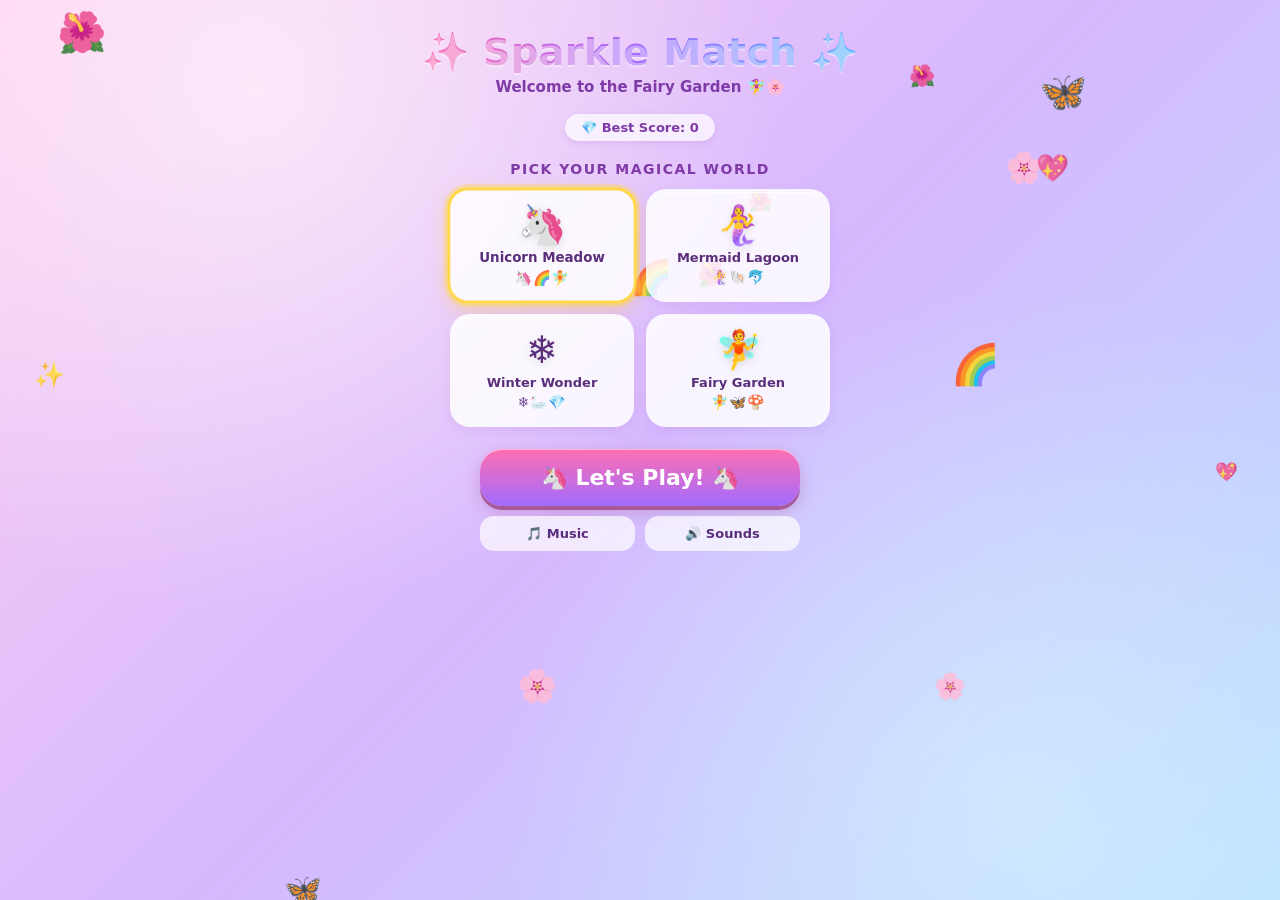
==== sparkle-match.html @ eefe243d "Add files via upload" ====
<!DOCTYPE html>
<html lang="en">
<head>
<meta charset="UTF-8">
<meta name="viewport" content="width=device-width, initial-scale=1.0, maximum-scale=1.0, user-scalable=no, viewport-fit=cover">
<meta name="apple-mobile-web-app-capable" content="yes">
<meta name="apple-mobile-web-app-status-bar-style" content="black-translucent">
<meta name="apple-mobile-web-app-title" content="Sparkle Match">
<meta name="theme-color" content="#ffd1f0">
<title>Sparkle Match</title>
<link rel="apple-touch-icon" href="data:image/svg+xml;utf8,<svg xmlns='http://www.w3.org/2000/svg' viewBox='0 0 180 180'><defs><linearGradient id='g' x1='0' y1='0' x2='1' y2='1'><stop offset='0' stop-color='%23ffd1f0'/><stop offset='1' stop-color='%23b8e0ff'/></linearGradient></defs><rect width='180' height='180' rx='40' fill='url(%23g)'/><text x='90' y='130' font-size='110' text-anchor='middle'>🦄</text></svg>">
<link rel="icon" href="data:image/svg+xml;utf8,<svg xmlns='http://www.w3.org/2000/svg' viewBox='0 0 64 64'><text y='52' font-size='52'>🦄</text></svg>">
<style>
  * {
    box-sizing: border-box;
    margin: 0;
    padding: 0;
    -webkit-tap-highlight-color: transparent;
    -webkit-touch-callout: none;
  }
  html, body {
    width: 100%;
    height: 100%;
    overflow: hidden;
    user-select: none;
    -webkit-user-select: none;
    touch-action: manipulation;
  }
  :root {
    --bg: linear-gradient(135deg, #ffd1f0 0%, #d6b8ff 50%, #b8e0ff 100%);
    --accent: #ff6fb1;
    --accent2: #a26bff;
    --accent3: #5fb8ff;
    --text: #5a2e7a;
    --soft: #9b59b6;
    --pill-bg: rgba(255,255,255,0.7);
    --board-bg: rgba(255, 255, 255, 0.45);
    --cell-bg: rgba(255, 255, 255, 0.35);
    --btn-shadow: #a85a98;
    --btn-shadow2: #5d9fcf;
  }
  body {
    font-family: -apple-system, 'Avenir Next', 'Comic Sans MS', system-ui, sans-serif;
    background:
      radial-gradient(circle at 20% 10%, rgba(255,245,251,0.7) 0%, transparent 40%),
      radial-gradient(circle at 80% 90%, rgba(212,240,255,0.7) 0%, transparent 40%),
      var(--bg);
    color: var(--text);
    overscroll-behavior: none;
    position: fixed;
    inset: 0;
    transition: background 0.6s ease;
  }

  /* Twinkling background stars */
  .stars {
    position: absolute;
    inset: 0;
    pointer-events: none;
    overflow: hidden;
    z-index: 0;
  }
  .stars span {
    position: absolute;
    font-size: 14px;
    opacity: 0;
    animation: twinkle 4s infinite;
  }
  @keyframes twinkle {
    0%, 100% { opacity: 0; transform: scale(0.6) rotate(0deg); }
    50% { opacity: 0.8; transform: scale(1.1) rotate(20deg); }
  }

  /* Floating fairy garden elements (home screen) */
  .garden {
    position: absolute;
    inset: 0;
    pointer-events: none;
    overflow: hidden;
    z-index: 1;
  }
  .garden span {
    position: absolute;
    font-size: 28px;
    opacity: 0.85;
    animation-name: floatAround;
    animation-iteration-count: infinite;
    animation-timing-function: ease-in-out;
  }
  @keyframes floatAround {
    0%   { transform: translate(0, 0) rotate(-10deg); }
    25%  { transform: translate(15px, -20px) rotate(8deg); }
    50%  { transform: translate(-10px, -10px) rotate(-5deg); }
    75%  { transform: translate(8px, 15px) rotate(12deg); }
    100% { transform: translate(0, 0) rotate(-10deg); }
  }

  /* ---- Game ---- */
  .game {
    position: relative;
    z-index: 2;
    width: 100%;
    height: 100%;
    height: 100dvh;
    display: flex;
    flex-direction: column;
    align-items: center;
    padding: max(env(safe-area-inset-top), 12px) 12px max(env(safe-area-inset-bottom), 12px) 12px;
  }
  .game.hidden { display: none; }

  .title {
    font-size: 26px;
    font-weight: 800;
    letter-spacing: 0.5px;
    text-align: center;
    background: linear-gradient(90deg, var(--accent), var(--accent2), var(--accent3));
    -webkit-background-clip: text;
    background-clip: text;
    color: transparent;
    text-shadow: 0 2px 0 rgba(255,255,255,0.4);
    margin-bottom: 6px;
  }

  .hud {
    display: flex;
    gap: 8px;
    width: 100%;
    max-width: 420px;
    margin-bottom: 8px;
  }
  .pill {
    flex: 1;
    background: var(--pill-bg);
    border-radius: 18px;
    padding: 8px 6px;
    text-align: center;
    box-shadow: 0 4px 0 rgba(180, 130, 220, 0.25), inset 0 1px 0 rgba(255,255,255,0.9);
    backdrop-filter: blur(6px);
  }
  .pill .label {
    font-size: 10px;
    font-weight: 700;
    color: var(--soft);
    text-transform: uppercase;
    letter-spacing: 1px;
  }
  .pill .value {
    font-size: 20px;
    font-weight: 800;
    color: var(--text);
    line-height: 1;
    margin-top: 2px;
  }

  .goal {
    font-size: 14px;
    font-weight: 700;
    color: var(--soft);
    background: rgba(255,255,255,0.55);
    padding: 6px 14px;
    border-radius: 14px;
    margin-bottom: 8px;
    box-shadow: 0 2px 6px rgba(160, 100, 200, 0.2);
  }
  .progress-bar {
    width: 100%;
    max-width: 420px;
    height: 8px;
    background: rgba(255,255,255,0.5);
    border-radius: 4px;
    margin-bottom: 10px;
    overflow: hidden;
  }
  .progress-fill {
    height: 100%;
    width: 0%;
    background: linear-gradient(90deg, var(--accent), var(--accent2), var(--accent3));
    border-radius: 4px;
    transition: width 0.4s ease-out;
  }

  .board-wrap {
    position: relative;
    flex: 1;
    width: 100%;
    max-width: 420px;
    display: flex;
    align-items: center;
    justify-content: center;
  }
  .board {
    position: relative;
    width: min(100%, 88vh);
    aspect-ratio: 1 / 1;
    background: var(--board-bg);
    border-radius: 20px;
    padding: 6px;
    box-shadow:
      0 8px 24px rgba(150, 90, 200, 0.3),
      inset 0 2px 0 rgba(255,255,255,0.9),
      inset 0 -3px 0 rgba(180, 130, 220, 0.2);
    display: grid;
    grid-template-columns: repeat(8, 1fr);
    grid-template-rows: repeat(8, 1fr);
    gap: 2px;
    overflow: hidden;
    touch-action: none;
  }
  .cell {
    position: relative;
    border-radius: 10px;
    background: var(--cell-bg);
    display: flex;
    align-items: center;
    justify-content: center;
    font-size: clamp(20px, 6.5vw, 36px);
    cursor: pointer;
    transition: transform 0.18s ease, background 0.2s;
    will-change: transform;
  }
  .cell:active { transform: scale(0.92); }
  .cell.selected {
    background: rgba(255, 255, 200, 0.9);
    box-shadow:
      0 0 0 3px #ffd84d,
      0 0 16px rgba(255, 216, 77, 0.8);
    animation: pulse 0.8s infinite alternate ease-in-out;
  }
  @keyframes pulse {
    from { transform: scale(1); }
    to { transform: scale(1.08); }
  }
  .cell.matched {
    animation: pop 0.35s ease-out forwards;
  }
  @keyframes pop {
    0% { transform: scale(1); }
    50% { transform: scale(1.3); filter: brightness(1.5) drop-shadow(0 0 8px white); }
    100% { transform: scale(0); opacity: 0; }
  }
  .cell.dropping {
    animation: drop 0.32s ease-in;
  }
  @keyframes drop {
    from { transform: translateY(-60px); opacity: 0; }
    to { transform: translateY(0); opacity: 1; }
  }

  .toast {
    position: absolute;
    top: 30%;
    left: 50%;
    transform: translate(-50%, -50%) scale(0.5);
    font-size: 36px;
    font-weight: 900;
    pointer-events: none;
    background: linear-gradient(90deg, var(--accent), var(--accent2), var(--accent3));
    -webkit-background-clip: text;
    background-clip: text;
    color: transparent;
    text-shadow: 0 4px 14px rgba(255,255,255,0.9);
    opacity: 0;
    z-index: 10;
    white-space: nowrap;
  }
  .toast.show {
    animation: toastShow 1.2s ease-out forwards;
  }
  @keyframes toastShow {
    0%   { opacity: 0; transform: translate(-50%, -30%) scale(0.4) rotate(-8deg); }
    20%  { opacity: 1; transform: translate(-50%, -50%) scale(1.2) rotate(4deg); }
    50%  { opacity: 1; transform: translate(-50%, -50%) scale(1) rotate(0); }
    100% { opacity: 0; transform: translate(-50%, -70%) scale(1) rotate(0); }
  }

  .particle {
    position: absolute;
    pointer-events: none;
    font-size: 16px;
    animation: sparkle 0.9s ease-out forwards;
    z-index: 5;
  }
  @keyframes sparkle {
    0% { opacity: 1; transform: translate(-50%, -50%) scale(0.4); }
    100% { opacity: 0; transform: translate(var(--tx), var(--ty)) scale(1.4); }
  }

  .controls {
    display: flex;
    gap: 8px;
    margin-top: 10px;
    width: 100%;
    max-width: 420px;
  }
  .btn {
    flex: 1;
    background: linear-gradient(180deg, var(--accent), var(--accent2));
    color: white;
    font-family: inherit;
    font-size: 15px;
    font-weight: 800;
    border: none;
    border-radius: 18px;
    padding: 12px 10px;
    cursor: pointer;
    box-shadow:
      0 4px 0 var(--btn-shadow),
      0 6px 16px rgba(170, 90, 150, 0.35),
      inset 0 1px 0 rgba(255,255,255,0.5);
    transition: transform 0.1s, box-shadow 0.1s;
  }
  .btn:active {
    transform: translateY(2px);
    box-shadow: 0 2px 0 var(--btn-shadow), 0 3px 8px rgba(170, 90, 150, 0.35);
  }
  .btn.secondary {
    background: linear-gradient(180deg, var(--accent3), #8ec5ff);
    box-shadow:
      0 4px 0 var(--btn-shadow2),
      0 6px 16px rgba(100, 160, 210, 0.35),
      inset 0 1px 0 rgba(255,255,255,0.5);
  }
  .btn.secondary:active {
    box-shadow: 0 2px 0 var(--btn-shadow2), 0 3px 8px rgba(100, 160, 210, 0.35);
  }
  .btn.big {
    font-size: 22px;
    padding: 16px 28px;
    border-radius: 22px;
  }

  .modal {
    position: fixed;
    inset: 0;
    background: rgba(90, 46, 122, 0.4);
    backdrop-filter: blur(6px);
    display: none;
    align-items: center;
    justify-content: center;
    z-index: 100;
    padding: 20px;
  }
  .modal.show { display: flex; animation: fadeIn 0.3s; }
  @keyframes fadeIn { from { opacity: 0; } to { opacity: 1; } }
  .card {
    background: linear-gradient(180deg, #ffffff, #fef0fa);
    border-radius: 26px;
    padding: 28px 24px;
    text-align: center;
    max-width: 340px;
    width: 100%;
    box-shadow: 0 20px 60px rgba(120, 60, 160, 0.4);
    animation: pop-in 0.5s cubic-bezier(0.34, 1.56, 0.64, 1);
  }
  @keyframes pop-in {
    from { transform: scale(0.5) rotate(-6deg); opacity: 0; }
    to { transform: scale(1) rotate(0); opacity: 1; }
  }
  .card h2 {
    font-size: 28px;
    background: linear-gradient(90deg, var(--accent), var(--accent2), var(--accent3));
    -webkit-background-clip: text;
    background-clip: text;
    color: transparent;
    margin-bottom: 12px;
  }
  .card .big-emoji { font-size: 64px; margin-bottom: 8px; }
  .card p { font-size: 16px; line-height: 1.5; margin-bottom: 16px; color: var(--text); }
  .card .stats-row {
    display: flex;
    justify-content: center;
    gap: 18px;
    margin: 14px 0;
    font-weight: 700;
  }
  .card .stats-row > div { color: var(--soft); }
  .card .stats-row .num { font-size: 22px; color: var(--text); display: block; }

  /* ---- Fairy garden home screen ---- */
  .home {
    position: relative;
    z-index: 3;
    width: 100%;
    height: 100%;
    height: 100dvh;
    display: flex;
    flex-direction: column;
    align-items: center;
    justify-content: flex-start;
    padding: max(env(safe-area-inset-top), 24px) 18px max(env(safe-area-inset-bottom), 24px) 18px;
    overflow-y: auto;
    -webkit-overflow-scrolling: touch;
  }
  .home.hidden { display: none; }

  .home-title {
    font-size: 38px;
    font-weight: 900;
    text-align: center;
    background: linear-gradient(90deg, #ff6fb1, #a26bff, #5fb8ff);
    -webkit-background-clip: text;
    background-clip: text;
    color: transparent;
    text-shadow: 0 2px 0 rgba(255,255,255,0.4);
    margin-top: 8px;
    margin-bottom: 4px;
    line-height: 1.1;
    letter-spacing: 0.5px;
  }
  .home-subtitle {
    font-size: 15px;
    color: #7e3aa6;
    text-align: center;
    margin-bottom: 18px;
    font-weight: 600;
  }

  .home-best {
    font-size: 13px;
    background: rgba(255,255,255,0.7);
    color: #7e3aa6;
    font-weight: 700;
    padding: 6px 16px;
    border-radius: 14px;
    margin-bottom: 20px;
    box-shadow: 0 2px 6px rgba(160, 100, 200, 0.2);
  }

  .pick-label {
    font-size: 14px;
    color: #7e3aa6;
    font-weight: 700;
    text-transform: uppercase;
    letter-spacing: 1.5px;
    margin-bottom: 12px;
    text-align: center;
  }

  .theme-grid {
    display: grid;
    grid-template-columns: 1fr 1fr;
    gap: 12px;
    width: 100%;
    max-width: 380px;
    margin-bottom: 22px;
  }
  .theme-card {
    background: rgba(255,255,255,0.85);
    border-radius: 20px;
    padding: 14px 10px;
    text-align: center;
    cursor: pointer;
    transition: transform 0.15s, box-shadow 0.2s;
    box-shadow: 0 4px 12px rgba(160, 100, 200, 0.15), inset 0 1px 0 rgba(255,255,255,0.9);
    border: 3px solid transparent;
    position: relative;
  }
  .theme-card:active { transform: scale(0.96); }
  .theme-card.active {
    border-color: #ffd84d;
    box-shadow: 0 0 0 3px rgba(255, 216, 77, 0.4), 0 6px 18px rgba(255, 200, 60, 0.4);
    transform: scale(1.03);
  }
  .theme-card .theme-icon {
    font-size: 38px;
    line-height: 1;
    margin-bottom: 6px;
    filter: drop-shadow(0 2px 4px rgba(0,0,0,0.1));
  }
  .theme-card .theme-name {
    font-size: 13px;
    font-weight: 800;
    color: #5a2e7a;
  }
  .theme-card .theme-symbols {
    font-size: 14px;
    margin-top: 4px;
    opacity: 0.85;
    letter-spacing: 1px;
  }

  .home-buttons {
    display: flex;
    flex-direction: column;
    gap: 10px;
    width: 100%;
    max-width: 320px;
  }
  .toggle-row {
    display: flex;
    gap: 10px;
    width: 100%;
  }
  .toggle-btn {
    flex: 1;
    background: rgba(255,255,255,0.7);
    color: #5a2e7a;
    font-family: inherit;
    font-size: 13px;
    font-weight: 700;
    border: none;
    border-radius: 14px;
    padding: 10px;
    cursor: pointer;
    transition: background 0.15s;
  }
  .toggle-btn.off { opacity: 0.5; }

  .floating-stars {
    position: absolute;
    pointer-events: none;
    font-size: 22px;
    animation: float 3s ease-in-out infinite;
  }
  @keyframes float {
    0%, 100% { transform: translateY(0) rotate(-10deg); }
    50% { transform: translateY(-12px) rotate(10deg); }
  }
</style>
</head>
<body>
  <div class="stars" id="stars"></div>
  <div class="garden" id="garden"></div>

  <!-- ============ FAIRY GARDEN HOME SCREEN ============ -->
  <div class="home" id="home">
    <div class="home-title">✨ Sparkle Match ✨</div>
    <div class="home-subtitle">Welcome to the Fairy Garden 🧚‍♀️🌸</div>
    <div class="home-best">💎 Best Score: <span id="homeBest">0</span></div>

    <div class="pick-label">Pick Your Magical World</div>
    <div class="theme-grid" id="themeGrid"></div>

    <div class="home-buttons">
      <button class="btn big" id="startBtn">🦄 Let's Play! 🦄</button>
      <div class="toggle-row">
        <button class="toggle-btn" id="musicToggle">🎵 Music</button>
        <button class="toggle-btn" id="sfxToggle">🔊 Sounds</button>
      </div>
    </div>
  </div>

  <!-- ============ GAME SCREEN ============ -->
  <div class="game hidden" id="game">
    <div class="title" id="gameTitle">✨ Unicorn Meadow ✨</div>

    <div class="hud">
      <div class="pill">
        <div class="label">Level</div>
        <div class="value" id="level">1</div>
      </div>
      <div class="pill">
        <div class="label">Score</div>
        <div class="value" id="score">0</div>
      </div>
      <div class="pill">
        <div class="label">Moves</div>
        <div class="value" id="moves">25</div>
      </div>
      <div class="pill">
        <div class="label">Best</div>
        <div class="value" id="best">0</div>
      </div>
    </div>

    <div class="goal" id="goal">🎯 Reach 1,000 points!</div>
    <div class="progress-bar"><div class="progress-fill" id="progress"></div></div>

    <div class="board-wrap">
      <div class="board" id="board"></div>
      <div class="toast" id="toast"></div>
    </div>

    <div class="controls">
      <button class="btn" id="homeBtn">🌸 Home</button>
      <button class="btn secondary" id="muteBtn">🎵 Mute</button>
    </div>
  </div>

  <!-- Level complete modal -->
  <div class="modal" id="winModal">
    <div class="card">
      <div class="big-emoji">🌟🎉🌟</div>
      <h2 id="winTitle">You Did It!</h2>
      <p id="winText">Wow, you're a sparkle queen!</p>
      <div class="stats-row">
        <div><span class="num" id="winScore">0</span> Score</div>
        <div><span class="num" id="winLevel">1</span> Level</div>
      </div>
      <button class="btn" id="nextLevelBtn">🦄 Next Level →</button>
    </div>
  </div>

  <!-- Game over modal -->
  <div class="modal" id="loseModal">
    <div class="card">
      <div class="big-emoji">🌸💕🌸</div>
      <h2>Almost There!</h2>
      <p>Your magic was super pretty! Want to try this level again?</p>
      <div class="stats-row">
        <div><span class="num" id="loseScore">0</span> Score</div>
        <div><span class="num" id="loseGoal">0</span> Goal</div>
      </div>
      <button class="btn" id="retryBtn">✨ Try Again ✨</button>
    </div>
  </div>

<script>
(function() {
  'use strict';

  // ---------- Themes ----------
  const THEMES = {
    unicorn: {
      key: 'unicorn',
      name: 'Unicorn Meadow',
      icon: '🦄',
      symbols: ['🦄', '🧚', '🌈', '⭐', '🌸', '💖', '✨'],
      preview: '🦄🌈🧚',
      vars: {
        '--bg': 'linear-gradient(135deg, #ffd1f0 0%, #d6b8ff 50%, #b8e0ff 100%)',
        '--accent': '#ff6fb1',
        '--accent2': '#a26bff',
        '--accent3': '#5fb8ff',
        '--text': '#5a2e7a',
        '--soft': '#9b59b6',
        '--btn-shadow': '#a85a98',
        '--btn-shadow2': '#5d9fcf'
      }
    },
    mermaid: {
      key: 'mermaid',
      name: 'Mermaid Lagoon',
      icon: '🧜‍♀️',
      symbols: ['🧜‍♀️', '🐚', '🐠', '🌊', '⭐', '🐬', '💙'],
      preview: '🧜‍♀️🐚🐬',
      vars: {
        '--bg': 'linear-gradient(135deg, #c5f0ff 0%, #8ec5ff 50%, #c5a8ff 100%)',
        '--accent': '#3aa8d8',
        '--accent2': '#5a8fd6',
        '--accent3': '#8b6fd6',
        '--text': '#1e4a6b',
        '--soft': '#3a78a8',
        '--btn-shadow': '#1e6a98',
        '--btn-shadow2': '#4a5d9f'
      }
    },
    winter: {
      key: 'winter',
      name: 'Winter Wonder',
      icon: '❄️',
      symbols: ['❄️', '⛸️', '🦢', '💎', '🌨️', '🤍', '⭐'],
      preview: '❄️🦢💎',
      vars: {
        '--bg': 'linear-gradient(135deg, #eaf4ff 0%, #c8d8f0 50%, #b8c5e8 100%)',
        '--accent': '#5a9fd6',
        '--accent2': '#7a8fc6',
        '--accent3': '#9bb8e0',
        '--text': '#2a4a7a',
        '--soft': '#4a6a9a',
        '--btn-shadow': '#3a6f9f',
        '--btn-shadow2': '#5a7fa8'
      }
    },
    fairy: {
      key: 'fairy',
      name: 'Fairy Garden',
      icon: '🧚',
      symbols: ['🧚', '🌸', '🌼', '🍄', '🦋', '🌻', '🌿'],
      preview: '🧚🦋🍄',
      vars: {
        '--bg': 'linear-gradient(135deg, #d6f0c8 0%, #ffd6e8 50%, #e8c8ff 100%)',
        '--accent': '#e879b8',
        '--accent2': '#a26bff',
        '--accent3': '#7ac88b',
        '--text': '#4a6a3a',
        '--soft': '#7e6aa0',
        '--btn-shadow': '#9c5a90',
        '--btn-shadow2': '#5a9870'
      }
    }
  };

  const TOAST_WORDS = [
    'Magical!', 'Sparkly!', 'Wow!', 'Beautiful!', 'Super!',
    'Amazing!', 'Twinkle!', 'Yay!', 'Whoosh!', 'Pretty!',
    'Fabulous!', 'Lovely!', 'Brilliant!', 'Shine!'
  ];

  const SIZE = 8;

  // ---------- Game state ----------
  let board = [];
  let cellElems = [];
  let selected = null;
  let score = 0;
  let moves = 25;
  let level = 1;
  let goal = 1000;
  let busy = false;
  let combo = 0;
  let best = parseInt(localStorage.getItem('sparkleMatchBest') || '0', 10);
  let sfxOn = localStorage.getItem('sparkleMatchSfx') !== '0';
  let musicOn = localStorage.getItem('sparkleMatchMusic') !== '0';
  let currentTheme = THEMES[localStorage.getItem('sparkleMatchTheme') || 'unicorn'] || THEMES.unicorn;
  let SYMBOLS = currentTheme.symbols.slice();
  let audioCtx = null;
  let masterGain = null;
  let musicGain = null;
  let sfxGain = null;

  const $ = (id) => document.getElementById(id);
  const boardEl = $('board');
  const toastEl = $('toast');

  // ---------- Twinkling background ----------
  function buildStars() {
    const container = $('stars');
    const symbols = ['✨', '⭐', '🌟', '💫', '✦'];
    for (let i = 0; i < 24; i++) {
      const s = document.createElement('span');
      s.textContent = symbols[Math.floor(Math.random() * symbols.length)];
      s.style.left = Math.random() * 100 + '%';
      s.style.top = Math.random() * 100 + '%';
      s.style.animationDelay = (Math.random() * 4) + 's';
      s.style.fontSize = (10 + Math.random() * 14) + 'px';
      container.appendChild(s);
    }
  }

  function buildGarden() {
    const container = $('garden');
    container.innerHTML = '';
    // Fairy-garden floaty things scaled to current theme
    let bits;
    if (currentTheme.key === 'mermaid') bits = ['🐚','🐠','🌊','💙','⭐','🐬','🪸'];
    else if (currentTheme.key === 'winter') bits = ['❄️','💎','🌨️','🤍','⭐','✨'];
    else if (currentTheme.key === 'fairy') bits = ['🧚','🦋','🌸','🌼','🍄','🌿','🌻'];
    else bits = ['🌸','🦋','🌺','🌷','💖','✨','🌈'];
    for (let i = 0; i < 14; i++) {
      const s = document.createElement('span');
      s.textContent = bits[Math.floor(Math.random() * bits.length)];
      s.style.left = (Math.random() * 100) + '%';
      s.style.top = (Math.random() * 100) + '%';
      s.style.fontSize = (18 + Math.random() * 22) + 'px';
      s.style.animationDuration = (5 + Math.random() * 5) + 's';
      s.style.animationDelay = (Math.random() * 3) + 's';
      container.appendChild(s);
    }
  }

  // ---------- Theme application ----------
  function applyTheme(themeKey) {
    currentTheme = THEMES[themeKey] || THEMES.unicorn;
    SYMBOLS = currentTheme.symbols.slice();
    const root = document.documentElement;
    Object.entries(currentTheme.vars).forEach(([k, v]) => root.style.setProperty(k, v));
    localStorage.setItem('sparkleMatchTheme', themeKey);
    $('gameTitle').textContent = '✨ ' + currentTheme.name + ' ✨';
    buildGarden();
    // Update theme card highlight
    document.querySelectorAll('.theme-card').forEach(card => {
      card.classList.toggle('active', card.dataset.theme === themeKey);
    });
  }

  function buildThemePicker() {
    const grid = $('themeGrid');
    grid.innerHTML = '';
    Object.values(THEMES).forEach(t => {
      const card = document.createElement('div');
      card.className = 'theme-card';
      card.dataset.theme = t.key;
      if (t.key === currentTheme.key) card.classList.add('active');
      card.innerHTML = `
        <div class="theme-icon">${t.icon}</div>
        <div class="theme-name">${t.name}</div>
        <div class="theme-symbols">${t.preview}</div>
      `;
      card.addEventListener('click', () => {
        ensureAudio();
        soundSelect();
        applyTheme(t.key);
      });
      grid.appendChild(card);
    });
  }

  // ---------- Audio (SFX + procedural fairy music) ----------
  function ensureAudio() {
    if (!audioCtx) {
      try {
        audioCtx = new (window.AudioContext || window.webkitAudioContext)();
        masterGain = audioCtx.createGain();
        masterGain.gain.value = 1;
        masterGain.connect(audioCtx.destination);
        sfxGain = audioCtx.createGain();
        sfxGain.gain.value = sfxOn ? 1 : 0;
        sfxGain.connect(masterGain);
        musicGain = audioCtx.createGain();
        musicGain.gain.value = musicOn ? 0.45 : 0;
        musicGain.connect(masterGain);
      } catch (e) {
        audioCtx = null;
      }
    }
    if (audioCtx && audioCtx.state === 'suspended') audioCtx.resume();
    return audioCtx;
  }

  function setSfxGain() {
    if (sfxGain) sfxGain.gain.linearRampToValueAtTime(sfxOn ? 1 : 0, audioCtx.currentTime + 0.05);
  }
  function setMusicGain() {
    if (musicGain) musicGain.gain.linearRampToValueAtTime(musicOn ? 0.45 : 0, audioCtx.currentTime + 0.2);
  }

  function playChime(freq, duration, type, vol) {
    const ctx = ensureAudio();
    if (!ctx) return;
    const osc = ctx.createOscillator();
    const gain = ctx.createGain();
    osc.type = type || 'sine';
    osc.frequency.value = freq;
    const v = (vol == null ? 0.18 : vol);
    gain.gain.setValueAtTime(0, ctx.currentTime);
    gain.gain.linearRampToValueAtTime(v, ctx.currentTime + 0.02);
    gain.gain.exponentialRampToValueAtTime(0.001, ctx.currentTime + duration);
    osc.connect(gain);
    gain.connect(sfxGain);
    osc.start();
    osc.stop(ctx.currentTime + duration + 0.05);
  }
  function soundSwap() { playChime(660, 0.12, 'sine'); }
  function soundMatch(comboLevel) {
    const base = 523 + comboLevel * 80;
    playChime(base, 0.18, 'triangle');
    setTimeout(() => playChime(base * 1.5, 0.16, 'sine'), 80);
  }
  function soundFail() { playChime(220, 0.15, 'sawtooth', 0.1); }
  function soundWin() {
    [523, 659, 784, 1046].forEach((f, i) => {
      setTimeout(() => playChime(f, 0.25, 'triangle'), i * 110);
    });
  }
  function soundSelect() { playChime(880, 0.06, 'sine', 0.1); }

  // ---------- Procedural fairy music (Web Audio) ----------
  // Pentatonic melody in C major: C, D, E, G, A
  const SCALE = [261.63, 293.66, 329.63, 392.00, 440.00, 523.25, 587.33, 659.25, 783.99, 880.00];
  // Simple repeating pattern of indices into SCALE
  const MELODY = [
    2, 4, 5, 7,  6, 4, 2, 5,
    4, 2, 0, 2,  4, 5, 7, 9,
    7, 5, 4, 5,  7, 9, 7, 5,
    4, 2, 0, 2,  4, 0, 2, 4
  ];
  // Bass chords cycle (root indices, lower octave), 1 per 2 beats
  const BASS = [0, 0, 5, 5, 3, 3, 4, 4, 0, 0, 5, 5, 3, 3, 4, 4];

  let musicTimer = null;
  let musicRunning = false;
  let nextNoteTime = 0;
  let melodyIdx = 0;
  let bassIdx = 0;
  const BPM = 72;
  const NOTE_LEN = 60 / BPM / 2; // 8th notes

  function startMusic() {
    if (musicRunning) return;
    const ctx = ensureAudio();
    if (!ctx) return;
    musicRunning = true;
    nextNoteTime = ctx.currentTime + 0.08;
    melodyIdx = 0;
    bassIdx = 0;
    scheduleMusic();
  }
  function stopMusic() {
    musicRunning = false;
    if (musicTimer) { clearTimeout(musicTimer); musicTimer = null; }
  }
  function scheduleMusic() {
    if (!musicRunning || !audioCtx) return;
    const ctx = audioCtx;
    while (nextNoteTime < ctx.currentTime + 0.3) {
      // Melody (8th note)
      const noteIdx = MELODY[melodyIdx % MELODY.length];
      const freq = SCALE[noteIdx] / 2; // bring melody down an octave for gentleness
      playMusicNote(freq, nextNoteTime, NOTE_LEN * 1.6, 'sine', 0.10);

      // Sparkle harmony every other note (higher octave, soft)
      if (melodyIdx % 2 === 0) {
        playMusicNote(SCALE[noteIdx], nextNoteTime + NOTE_LEN * 0.5, NOTE_LEN * 0.8, 'triangle', 0.04);
      }

      // Bass note every 4 melody notes (1 per beat)
      if (melodyIdx % 4 === 0) {
        const bassFreq = SCALE[BASS[bassIdx % BASS.length]] / 4; // 2 octaves below
        playMusicNote(bassFreq, nextNoteTime, NOTE_LEN * 6, 'sine', 0.10);
        // soft pad
        playMusicNote(SCALE[BASS[bassIdx % BASS.length]] / 2, nextNoteTime, NOTE_LEN * 6, 'sine', 0.04);
        bassIdx++;
      }

      nextNoteTime += NOTE_LEN;
      melodyIdx++;
    }
    musicTimer = setTimeout(scheduleMusic, 80);
  }

  function playMusicNote(freq, time, dur, type, vol) {
    const ctx = audioCtx;
    if (!ctx || !musicGain) return;
    const osc = ctx.createOscillator();
    const gain = ctx.createGain();
    osc.type = type || 'sine';
    osc.frequency.value = freq;
    const attack = 0.04;
    const release = Math.max(0.05, dur * 0.6);
    gain.gain.setValueAtTime(0.0001, time);
    gain.gain.linearRampToValueAtTime(vol, time + attack);
    gain.gain.exponentialRampToValueAtTime(0.0001, time + dur + release);
    osc.connect(gain);
    gain.connect(musicGain);
    osc.start(time);
    osc.stop(time + dur + release + 0.05);
  }

  // ---------- Board logic ----------
  function randSym() { return SYMBOLS[Math.floor(Math.random() * SYMBOLS.length)]; }

  function genBoard() {
    let attempts = 0;
    do {
      board = [];
      for (let r = 0; r < SIZE; r++) {
        board[r] = [];
        for (let c = 0; c < SIZE; c++) {
          let sym;
          let tries = 0;
          do {
            sym = randSym();
            tries++;
          } while (tries < 30 && wouldMatch(r, c, sym));
          board[r][c] = sym;
        }
      }
      attempts++;
    } while (attempts < 5 && (findMatches().length > 0 || !hasPossibleMove()));
  }

  function wouldMatch(r, c, sym) {
    if (c >= 2 && board[r][c-1] === sym && board[r][c-2] === sym) return true;
    if (r >= 2 && board[r-1] && board[r-1][c] === sym && board[r-2] && board[r-2][c] === sym) return true;
    return false;
  }

  function findMatches() {
    const set = new Set();
    for (let r = 0; r < SIZE; r++) {
      let runStart = 0;
      for (let c = 1; c <= SIZE; c++) {
        if (c === SIZE || board[r][c] !== board[r][runStart] || board[r][runStart] === null) {
          if (c - runStart >= 3 && board[r][runStart] !== null) {
            for (let k = runStart; k < c; k++) set.add(r + ',' + k);
          }
          runStart = c;
        }
      }
    }
    for (let c = 0; c < SIZE; c++) {
      let runStart = 0;
      for (let r = 1; r <= SIZE; r++) {
        if (r === SIZE || board[r][c] !== board[runStart][c] || board[runStart][c] === null) {
          if (r - runStart >= 3 && board[runStart][c] !== null) {
            for (let k = runStart; k < r; k++) set.add(k + ',' + c);
          }
          runStart = r;
        }
      }
    }
    return Array.from(set).map(s => {
      const [r, c] = s.split(',').map(Number);
      return { r, c };
    });
  }

  function hasPossibleMove() {
    for (let r = 0; r < SIZE; r++) {
      for (let c = 0; c < SIZE; c++) {
        if (c < SIZE - 1) {
          swapVals(r, c, r, c + 1);
          const has = findMatches().length > 0;
          swapVals(r, c, r, c + 1);
          if (has) return true;
        }
        if (r < SIZE - 1) {
          swapVals(r, c, r + 1, c);
          const has = findMatches().length > 0;
          swapVals(r, c, r + 1, c);
          if (has) return true;
        }
      }
    }
    return false;
  }

  function swapVals(r1, c1, r2, c2) {
    const t = board[r1][c1];
    board[r1][c1] = board[r2][c2];
    board[r2][c2] = t;
  }

  // ---------- Rendering ----------
  function buildBoard() {
    boardEl.innerHTML = '';
    cellElems = [];
    for (let r = 0; r < SIZE; r++) {
      cellElems[r] = [];
      for (let c = 0; c < SIZE; c++) {
        const cell = document.createElement('div');
        cell.className = 'cell';
        cell.dataset.r = r;
        cell.dataset.c = c;
        cell.textContent = board[r][c] || '';
        cell.addEventListener('click', onCellClick);
        boardEl.appendChild(cell);
        cellElems[r][c] = cell;
      }
    }
  }

  function refreshCell(r, c) {
    const cell = cellElems[r][c];
    if (cell) cell.textContent = board[r][c] || '';
  }

  function refreshAll() {
    for (let r = 0; r < SIZE; r++) {
      for (let c = 0; c < SIZE; c++) refreshCell(r, c);
    }
  }

  // ---------- Interaction ----------
  function onCellClick(e) {
    if (busy) return;
    const r = parseInt(e.currentTarget.dataset.r, 10);
    const c = parseInt(e.currentTarget.dataset.c, 10);
    ensureAudio();

    if (!selected) {
      selected = { r, c };
      cellElems[r][c].classList.add('selected');
      soundSelect();
    } else if (selected.r === r && selected.c === c) {
      cellElems[r][c].classList.remove('selected');
      selected = null;
    } else if (isAdjacent(selected, { r, c })) {
      const a = selected;
      cellElems[a.r][a.c].classList.remove('selected');
      selected = null;
      attemptSwap(a, { r, c });
    } else {
      cellElems[selected.r][selected.c].classList.remove('selected');
      selected = { r, c };
      cellElems[r][c].classList.add('selected');
      soundSelect();
    }
  }

  function isAdjacent(a, b) {
    return (Math.abs(a.r - b.r) + Math.abs(a.c - b.c)) === 1;
  }

  function delay(ms) { return new Promise(res => setTimeout(res, ms)); }

  async function attemptSwap(a, b) {
    busy = true;
    soundSwap();
    swapVals(a.r, a.c, b.r, b.c);
    refreshCell(a.r, a.c);
    refreshCell(b.r, b.c);
    cellElems[a.r][a.c].classList.add('dropping');
    cellElems[b.r][b.c].classList.add('dropping');
    await delay(180);
    cellElems[a.r][a.c].classList.remove('dropping');
    cellElems[b.r][b.c].classList.remove('dropping');

    const matches = findMatches();
    if (matches.length === 0) {
      soundFail();
      swapVals(a.r, a.c, b.r, b.c);
      refreshCell(a.r, a.c);
      refreshCell(b.r, b.c);
      shake(cellElems[a.r][a.c]);
      shake(cellElems[b.r][b.c]);
      await delay(250);
    } else {
      moves--;
      updateHUD();
      combo = 0;
      await processMatches();
      if (!hasPossibleMove()) {
        showToast('Shuffle! ✨');
        await delay(400);
        do { genBoard(); } while (findMatches().length > 0);
        refreshAll();
        for (let r = 0; r < SIZE; r++) {
          for (let c = 0; c < SIZE; c++) {
            cellElems[r][c].classList.remove('dropping');
            void cellElems[r][c].offsetWidth;
            cellElems[r][c].classList.add('dropping');
          }
        }
      }
    }
    busy = false;
    checkEndStates();
  }

  function shake(el) {
    el.animate(
      [
        { transform: 'translateX(0)' },
        { transform: 'translateX(-4px)' },
        { transform: 'translateX(4px)' },
        { transform: 'translateX(-4px)' },
        { transform: 'translateX(0)' }
      ],
      { duration: 220, easing: 'ease-in-out' }
    );
  }

  async function processMatches() {
    while (true) {
      const matches = findMatches();
      if (matches.length === 0) break;
      combo++;

      const matchCount = matches.length;
      const points = matchCount * 20 * Math.max(1, combo);
      score += points;

      soundMatch(combo);

      if (combo === 1 && matchCount >= 4) {
        showToast(TOAST_WORDS[Math.floor(Math.random() * TOAST_WORDS.length)]);
      } else if (combo >= 2) {
        showToast('Combo x' + combo + '! ' + (combo >= 3 ? '💖' : '✨'));
      }

      for (const m of matches) {
        const cell = cellElems[m.r][m.c];
        spawnParticles(cell);
        cell.classList.add('matched');
      }
      await delay(330);

      for (const m of matches) {
        cellElems[m.r][m.c].classList.remove('matched');
        board[m.r][m.c] = null;
        refreshCell(m.r, m.c);
      }

      // Gravity
      for (let c = 0; c < SIZE; c++) {
        let writeRow = SIZE - 1;
        for (let r = SIZE - 1; r >= 0; r--) {
          if (board[r][c] !== null) {
            board[writeRow][c] = board[r][c];
            if (writeRow !== r) board[r][c] = null;
            writeRow--;
          }
        }
        for (let r = writeRow; r >= 0; r--) board[r][c] = randSym();
      }

      refreshAll();
      for (let r = 0; r < SIZE; r++) {
        for (let c = 0; c < SIZE; c++) {
          cellElems[r][c].classList.remove('dropping');
          void cellElems[r][c].offsetWidth;
          cellElems[r][c].classList.add('dropping');
        }
      }
      updateHUD();
      await delay(330);
    }
    updateHUD();
  }

  function spawnParticles(cell) {
    const rect = cell.getBoundingClientRect();
    const wrapRect = boardEl.getBoundingClientRect();
    const cx = rect.left - wrapRect.left + rect.width / 2;
    const cy = rect.top - wrapRect.top + rect.height / 2;
    const sparkles = ['✨', '💖', '⭐', '🌟', '💫'];
    for (let i = 0; i < 5; i++) {
      const p = document.createElement('div');
      p.className = 'particle';
      p.textContent = sparkles[Math.floor(Math.random() * sparkles.length)];
      p.style.left = cx + 'px';
      p.style.top = cy + 'px';
      const angle = Math.random() * Math.PI * 2;
      const dist = 30 + Math.random() * 60;
      p.style.setProperty('--tx', (Math.cos(angle) * dist - rect.width / 2) + 'px');
      p.style.setProperty('--ty', (Math.sin(angle) * dist - rect.height / 2) + 'px');
      boardEl.appendChild(p);
      setTimeout(() => p.remove(), 900);
    }
  }

  function showToast(text) {
    toastEl.textContent = text;
    toastEl.classList.remove('show');
    void toastEl.offsetWidth;
    toastEl.classList.add('show');
  }

  // ---------- HUD / Levels ----------
  function updateHUD() {
    $('score').textContent = score.toLocaleString();
    $('moves').textContent = Math.max(0, moves);
    $('level').textContent = level;
    if (score > best) {
      best = score;
      localStorage.setItem('sparkleMatchBest', String(best));
    }
    $('best').textContent = best.toLocaleString();
    $('homeBest').textContent = best.toLocaleString();
    const pct = Math.min(100, (score / goal) * 100);
    $('progress').style.width = pct + '%';
  }

  function checkEndStates() {
    if (score >= goal) onWin();
    else if (moves <= 0) onLose();
  }

  function goalForLevel(n) {
    return Math.round(1000 + (n - 1) * 750 + Math.pow(n - 1, 1.4) * 100);
  }

  function startLevel(n) {
    level = n;
    score = 0;
    goal = goalForLevel(n);
    moves = 25 + Math.min(15, Math.floor(n / 2));
    combo = 0;
    selected = null;
    $('goal').textContent = '🎯 Reach ' + goal.toLocaleString() + ' points!';
    $('gameTitle').textContent = '✨ ' + currentTheme.name + ' ✨';
    genBoard();
    buildBoard();
    updateHUD();
  }

  function onWin() {
    busy = true;
    soundWin();
    $('winScore').textContent = score.toLocaleString();
    $('winLevel').textContent = level;
    const titles = ['You Did It!', 'Magical!', 'Sparkle Queen!', 'Wow!', 'Amazing!'];
    const subs = [
      'Wow, you sparkled all the way!',
      "You're a real unicorn princess!",
      'The fairies are cheering for you!',
      'The mermaids are SO impressed!',
      'That was beautifully done!'
    ];
    $('winTitle').textContent = titles[Math.floor(Math.random() * titles.length)];
    $('winText').textContent = subs[Math.floor(Math.random() * subs.length)];
    $('winModal').classList.add('show');
  }

  function onLose() {
    busy = true;
    $('loseScore').textContent = score.toLocaleString();
    $('loseGoal').textContent = goal.toLocaleString();
    $('loseModal').classList.add('show');
  }

  // ---------- Screen routing ----------
  function showHome() {
    $('home').classList.remove('hidden');
    $('game').classList.add('hidden');
    $('homeBest').textContent = best.toLocaleString();
    buildGarden();
  }
  function showGame() {
    $('home').classList.add('hidden');
    $('game').classList.remove('hidden');
  }

  // ---------- Buttons ----------
  $('startBtn').addEventListener('click', () => {
    ensureAudio();
    if (musicOn) startMusic();
    showGame();
    startLevel(1);
  });

  $('homeBtn').addEventListener('click', () => {
    if (busy) return;
    $('winModal').classList.remove('show');
    $('loseModal').classList.remove('show');
    busy = false;
    showHome();
  });

  $('nextLevelBtn').addEventListener('click', () => {
    $('winModal').classList.remove('show');
    busy = false;
    startLevel(level + 1);
  });

  $('retryBtn').addEventListener('click', () => {
    $('loseModal').classList.remove('show');
    busy = false;
    startLevel(level);
  });

  $('muteBtn').addEventListener('click', () => {
    // Toggle BOTH music and sfx together for in-game quick mute
    const allOn = (musicOn || sfxOn);
    musicOn = !allOn;
    sfxOn = !allOn;
    localStorage.setItem('sparkleMatchMusic', musicOn ? '1' : '0');
    localStorage.setItem('sparkleMatchSfx', sfxOn ? '1' : '0');
    if (audioCtx) {
      setSfxGain();
      setMusicGain();
    }
    if (musicOn) { ensureAudio(); startMusic(); } else { stopMusic(); }
    updateAudioButtons();
  });

  $('musicToggle').addEventListener('click', () => {
    musicOn = !musicOn;
    localStorage.setItem('sparkleMatchMusic', musicOn ? '1' : '0');
    if (musicOn) {
      ensureAudio();
      setMusicGain();
      startMusic();
    } else {
      if (audioCtx) setMusicGain();
      stopMusic();
    }
    updateAudioButtons();
  });

  $('sfxToggle').addEventListener('click', () => {
    sfxOn = !sfxOn;
    localStorage.setItem('sparkleMatchSfx', sfxOn ? '1' : '0');
    if (audioCtx) setSfxGain();
    if (sfxOn) { ensureAudio(); soundSelect(); }
    updateAudioButtons();
  });

  function updateAudioButtons() {
    $('musicToggle').textContent = musicOn ? '🎵 Music' : '🎵 Music Off';
    $('musicToggle').classList.toggle('off', !musicOn);
    $('sfxToggle').textContent = sfxOn ? '🔊 Sounds' : '🔇 Sounds Off';
    $('sfxToggle').classList.toggle('off', !sfxOn);
    $('muteBtn').textContent = (musicOn || sfxOn) ? '🔊 Quiet' : '🔇 Quiet';
  }

  // ---------- Init ----------
  buildStars();
  applyTheme(currentTheme.key);
  buildThemePicker();
  buildGarden();
  $('homeBest').textContent = best.toLocaleString();
  updateAudioButtons();

  // Build placeholder game board so it's ready behind the scenes
  genBoard();
  buildBoard();

  // Prevent double-tap zoom on iOS
  let lastTap = 0;
  document.addEventListener('touchend', (e) => {
    const now = Date.now();
    if (now - lastTap < 300) e.preventDefault();
    lastTap = now;
  }, { passive: false });

  // Prevent overscroll on the board
  document.addEventListener('touchmove', (e) => {
    if (e.target.closest('.board')) e.preventDefault();
  }, { passive: false });

  // Pause music when tab hidden
  document.addEventListener('visibilitychange', () => {
    if (document.hidden) {
      stopMusic();
    } else if (musicOn && !$('game').classList.contains('hidden')) {
      ensureAudio();
      startMusic();
    }
  });

})();
</script>
</body>
</html>
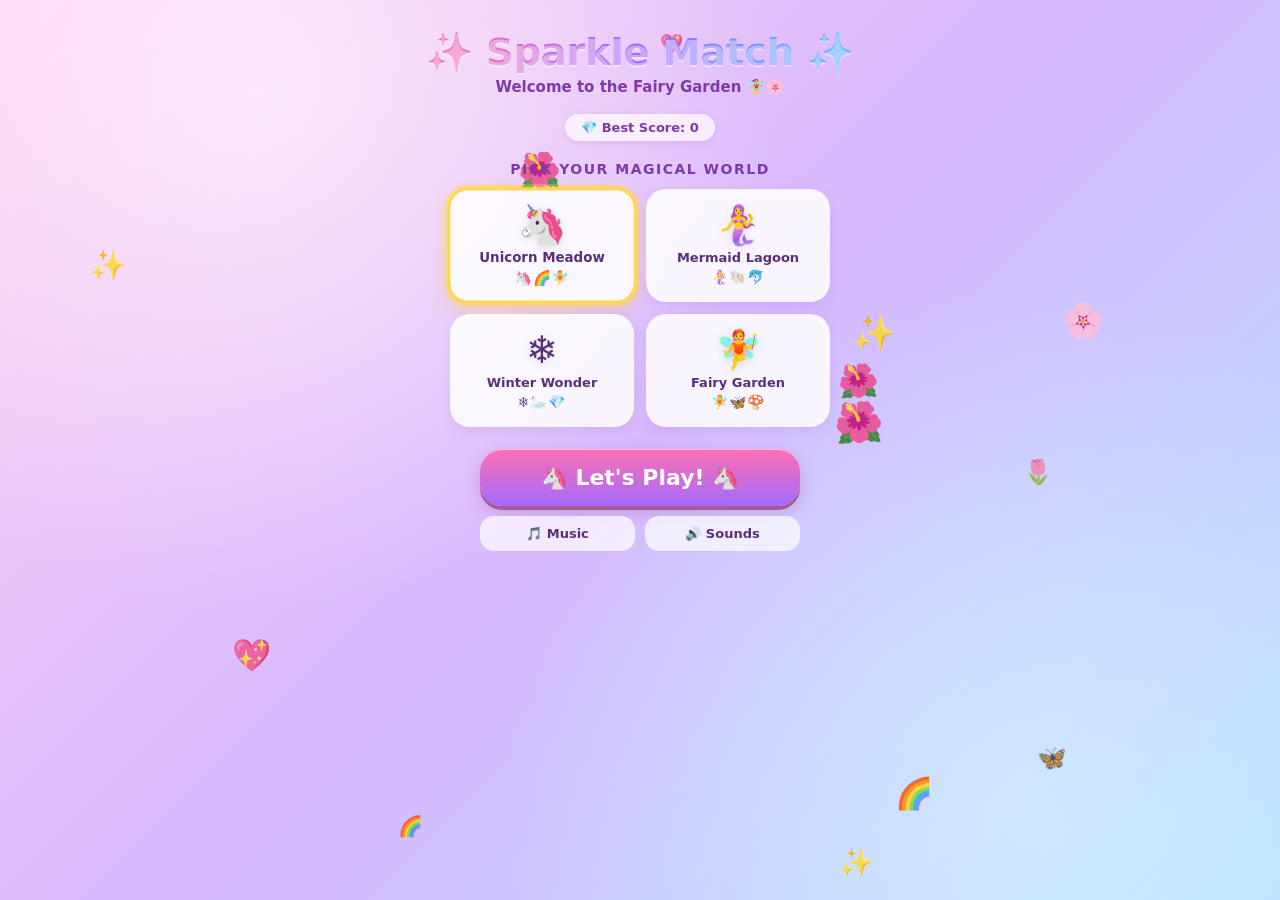
==== commit 3f1c4e95: "Add files via upload" ====
--- a/sparkle-match.html
+++ b/sparkle-match.html
@@ -53,35 +53,17 @@
   }
 
   /* Twinkling background stars */
-  .stars {
-    position: absolute;
-    inset: 0;
-    pointer-events: none;
-    overflow: hidden;
-    z-index: 0;
-  }
-  .stars span {
-    position: absolute;
-    font-size: 14px;
-    opacity: 0;
-    animation: twinkle 4s infinite;
-  }
+  .stars { position: absolute; inset: 0; pointer-events: none; overflow: hidden; z-index: 0; }
+  .stars span { position: absolute; font-size: 14px; opacity: 0; animation: twinkle 4s infinite; }
   @keyframes twinkle {
     0%, 100% { opacity: 0; transform: scale(0.6) rotate(0deg); }
     50% { opacity: 0.8; transform: scale(1.1) rotate(20deg); }
   }
 
-  /* Floating fairy garden elements (home screen) */
-  .garden {
-    position: absolute;
-    inset: 0;
-    pointer-events: none;
-    overflow: hidden;
-    z-index: 1;
-  }
+  /* Floating fairy garden elements */
+  .garden { position: absolute; inset: 0; pointer-events: none; overflow: hidden; z-index: 1; }
   .garden span {
     position: absolute;
-    font-size: 28px;
     opacity: 0.85;
     animation-name: floatAround;
     animation-iteration-count: infinite;
@@ -93,6 +75,22 @@
     50%  { transform: translate(-10px, -10px) rotate(-5deg); }
     75%  { transform: translate(8px, 15px) rotate(12deg); }
     100% { transform: translate(0, 0) rotate(-10deg); }
+  }
+
+  /* Combo screen flash */
+  .combo-flash {
+    position: fixed;
+    inset: 0;
+    pointer-events: none;
+    z-index: 50;
+    background: radial-gradient(circle, rgba(255,255,255,0.0) 30%, var(--accent) 100%);
+    opacity: 0;
+  }
+  .combo-flash.go { animation: comboFlash 0.7s ease-out; }
+  @keyframes comboFlash {
+    0% { opacity: 0; }
+    20% { opacity: 0.45; }
+    100% { opacity: 0; }
   }
 
   /* ---- Game ---- */
@@ -137,6 +135,13 @@
     text-align: center;
     box-shadow: 0 4px 0 rgba(180, 130, 220, 0.25), inset 0 1px 0 rgba(255,255,255,0.9);
     backdrop-filter: blur(6px);
+    transition: transform 0.15s;
+  }
+  .pill.bump { animation: pillBump 0.3s; }
+  @keyframes pillBump {
+    0% { transform: scale(1); }
+    40% { transform: scale(1.15); }
+    100% { transform: scale(1); }
   }
   .pill .label {
     font-size: 10px;
@@ -194,32 +199,39 @@
     width: min(100%, 88vh);
     aspect-ratio: 1 / 1;
     background: var(--board-bg);
-    border-radius: 20px;
-    padding: 6px;
+    border-radius: 22px;
+    padding: 8px;
     box-shadow:
       0 8px 24px rgba(150, 90, 200, 0.3),
       inset 0 2px 0 rgba(255,255,255,0.9),
       inset 0 -3px 0 rgba(180, 130, 220, 0.2);
     display: grid;
-    grid-template-columns: repeat(8, 1fr);
-    grid-template-rows: repeat(8, 1fr);
-    gap: 2px;
-    overflow: hidden;
+    grid-template-columns: repeat(6, 1fr);
+    grid-template-rows: repeat(6, 1fr);
+    gap: 4px;
+    overflow: visible;
     touch-action: none;
   }
   .cell {
     position: relative;
-    border-radius: 10px;
+    border-radius: 14px;
     background: var(--cell-bg);
     display: flex;
     align-items: center;
     justify-content: center;
-    font-size: clamp(20px, 6.5vw, 36px);
-    cursor: pointer;
-    transition: transform 0.18s ease, background 0.2s;
+    font-size: clamp(28px, 9vw, 50px);
+    cursor: grab;
+    transition: transform 0.15s ease, background 0.2s, box-shadow 0.2s;
     will-change: transform;
-  }
-  .cell:active { transform: scale(0.92); }
+    touch-action: none;
+  }
+  .cell:active { cursor: grabbing; }
+  .cell.lifted {
+    transform: scale(1.18);
+    z-index: 6;
+    background: rgba(255,255,255,0.85);
+    box-shadow: 0 8px 20px rgba(120, 60, 160, 0.35), 0 0 0 3px rgba(255,255,255,0.7);
+  }
   .cell.selected {
     background: rgba(255, 255, 200, 0.9);
     box-shadow:
@@ -231,20 +243,60 @@
     from { transform: scale(1); }
     to { transform: scale(1.08); }
   }
+
+  .cell.glowing {
+    animation: cellGlow 0.36s ease-in-out;
+    background: rgba(255, 255, 220, 0.95);
+    box-shadow: 0 0 18px 4px rgba(255, 230, 100, 0.9);
+  }
+  @keyframes cellGlow {
+    0%, 100% { transform: scale(1) rotate(0deg); }
+    25%      { transform: scale(1.18) rotate(-6deg); }
+    50%      { transform: scale(1.18) rotate(6deg); }
+    75%      { transform: scale(1.18) rotate(-3deg); }
+  }
+
   .cell.matched {
-    animation: pop 0.35s ease-out forwards;
+    animation: pop 0.32s ease-out forwards;
   }
   @keyframes pop {
-    0% { transform: scale(1); }
-    50% { transform: scale(1.3); filter: brightness(1.5) drop-shadow(0 0 8px white); }
+    0% { transform: scale(1.18); }
+    50% { transform: scale(1.4); filter: brightness(1.6) drop-shadow(0 0 10px white); }
     100% { transform: scale(0); opacity: 0; }
   }
   .cell.dropping {
-    animation: drop 0.32s ease-in;
+    animation: drop 0.45s cubic-bezier(0.34, 1.56, 0.64, 1);
   }
   @keyframes drop {
-    from { transform: translateY(-60px); opacity: 0; }
-    to { transform: translateY(0); opacity: 1; }
+    0%   { transform: translateY(-80px) scaleY(0.85); opacity: 0; }
+    60%  { transform: translateY(0) scaleY(1.15); opacity: 1; }
+    80%  { transform: translateY(-4px) scaleY(0.95); }
+    100% { transform: translateY(0) scaleY(1); }
+  }
+
+  /* Special pieces */
+  .cell.special-lightning {
+    background: linear-gradient(135deg, #fff8b8, #ffd84d);
+    box-shadow: 0 0 20px rgba(255, 216, 77, 0.8), inset 0 0 10px rgba(255, 255, 255, 0.7);
+    animation: specialPulse 1.6s ease-in-out infinite;
+  }
+  .cell.special-bomb {
+    background: radial-gradient(circle at 35% 30%, #fff 0%, #ff8fc8 40%, #c54e90 100%);
+    box-shadow: 0 0 20px rgba(255, 100, 180, 0.8), inset 0 0 10px rgba(255, 255, 255, 0.5);
+    animation: specialPulse 1.6s ease-in-out infinite;
+  }
+  .cell.special-rainbow {
+    background: conic-gradient(from 0deg, #ff6fb1, #ffce5f, #5fff8e, #5fb8ff, #a26bff, #ff6fb1);
+    box-shadow: 0 0 24px rgba(255, 200, 255, 0.9);
+    animation: specialPulse 1.6s ease-in-out infinite, rainbowSpin 3s linear infinite;
+  }
+  @keyframes specialPulse {
+    0%, 100% { transform: scale(1); }
+    50%      { transform: scale(1.08); }
+  }
+  @keyframes rainbowSpin {
+    from { filter: hue-rotate(0deg); }
+    to   { filter: hue-rotate(360deg); }
   }
 
   .toast {
@@ -264,9 +316,7 @@
     z-index: 10;
     white-space: nowrap;
   }
-  .toast.show {
-    animation: toastShow 1.2s ease-out forwards;
-  }
+  .toast.show { animation: toastShow 1.2s ease-out forwards; }
   @keyframes toastShow {
     0%   { opacity: 0; transform: translate(-50%, -30%) scale(0.4) rotate(-8deg); }
     20%  { opacity: 1; transform: translate(-50%, -50%) scale(1.2) rotate(4deg); }
@@ -274,16 +324,50 @@
     100% { opacity: 0; transform: translate(-50%, -70%) scale(1) rotate(0); }
   }
 
+  /* Sparkle particles + score popups */
   .particle {
     position: absolute;
     pointer-events: none;
-    font-size: 16px;
+    font-size: 18px;
     animation: sparkle 0.9s ease-out forwards;
     z-index: 5;
   }
   @keyframes sparkle {
-    0% { opacity: 1; transform: translate(-50%, -50%) scale(0.4); }
+    0%   { opacity: 1; transform: translate(-50%, -50%) scale(0.4); }
     100% { opacity: 0; transform: translate(var(--tx), var(--ty)) scale(1.4); }
+  }
+
+  .score-popup {
+    position: absolute;
+    pointer-events: none;
+    font-weight: 900;
+    font-size: 22px;
+    color: white;
+    text-shadow: 0 2px 4px rgba(0,0,0,0.4), 0 0 12px var(--accent);
+    z-index: 7;
+    transform: translate(-50%, -50%);
+    animation: scorePop 1.1s ease-out forwards;
+    white-space: nowrap;
+  }
+  @keyframes scorePop {
+    0%   { opacity: 0; transform: translate(-50%, 0) scale(0.4); }
+    20%  { opacity: 1; transform: translate(-50%, -22px) scale(1.3); }
+    100% { opacity: 0; transform: translate(-50%, -90px) scale(1); }
+  }
+
+  .fly-sparkle {
+    position: fixed;
+    pointer-events: none;
+    font-size: 22px;
+    z-index: 999;
+    will-change: transform, opacity;
+  }
+
+  .lightning-line {
+    position: fixed;
+    inset: 0;
+    pointer-events: none;
+    z-index: 8;
   }
 
   .controls {
@@ -324,11 +408,7 @@
   .btn.secondary:active {
     box-shadow: 0 2px 0 var(--btn-shadow2), 0 3px 8px rgba(100, 160, 210, 0.35);
   }
-  .btn.big {
-    font-size: 22px;
-    padding: 16px 28px;
-    border-radius: 22px;
-  }
+  .btn.big { font-size: 22px; padding: 16px 28px; border-radius: 22px; }
 
   .modal {
     position: fixed;
@@ -367,13 +447,7 @@
   }
   .card .big-emoji { font-size: 64px; margin-bottom: 8px; }
   .card p { font-size: 16px; line-height: 1.5; margin-bottom: 16px; color: var(--text); }
-  .card .stats-row {
-    display: flex;
-    justify-content: center;
-    gap: 18px;
-    margin: 14px 0;
-    font-weight: 700;
-  }
+  .card .stats-row { display: flex; justify-content: center; gap: 18px; margin: 14px 0; font-weight: 700; }
   .card .stats-row > div { color: var(--soft); }
   .card .stats-row .num { font-size: 22px; color: var(--text); display: block; }
 
@@ -393,7 +467,6 @@
     -webkit-overflow-scrolling: touch;
   }
   .home.hidden { display: none; }
-
   .home-title {
     font-size: 38px;
     font-weight: 900;
@@ -406,7 +479,6 @@
     margin-top: 8px;
     margin-bottom: 4px;
     line-height: 1.1;
-    letter-spacing: 0.5px;
   }
   .home-subtitle {
     font-size: 15px;
@@ -415,7 +487,6 @@
     margin-bottom: 18px;
     font-weight: 600;
   }
-
   .home-best {
     font-size: 13px;
     background: rgba(255,255,255,0.7);
@@ -426,7 +497,6 @@
     margin-bottom: 20px;
     box-shadow: 0 2px 6px rgba(160, 100, 200, 0.2);
   }
-
   .pick-label {
     font-size: 14px;
     color: #7e3aa6;
@@ -436,7 +506,6 @@
     margin-bottom: 12px;
     text-align: center;
   }
-
   .theme-grid {
     display: grid;
     grid-template-columns: 1fr 1fr;
@@ -462,23 +531,9 @@
     box-shadow: 0 0 0 3px rgba(255, 216, 77, 0.4), 0 6px 18px rgba(255, 200, 60, 0.4);
     transform: scale(1.03);
   }
-  .theme-card .theme-icon {
-    font-size: 38px;
-    line-height: 1;
-    margin-bottom: 6px;
-    filter: drop-shadow(0 2px 4px rgba(0,0,0,0.1));
-  }
-  .theme-card .theme-name {
-    font-size: 13px;
-    font-weight: 800;
-    color: #5a2e7a;
-  }
-  .theme-card .theme-symbols {
-    font-size: 14px;
-    margin-top: 4px;
-    opacity: 0.85;
-    letter-spacing: 1px;
-  }
+  .theme-card .theme-icon { font-size: 38px; line-height: 1; margin-bottom: 6px; filter: drop-shadow(0 2px 4px rgba(0,0,0,0.1)); }
+  .theme-card .theme-name { font-size: 13px; font-weight: 800; color: #5a2e7a; }
+  .theme-card .theme-symbols { font-size: 14px; margin-top: 4px; opacity: 0.85; letter-spacing: 1px; }
 
   .home-buttons {
     display: flex;
@@ -487,11 +542,7 @@
     width: 100%;
     max-width: 320px;
   }
-  .toggle-row {
-    display: flex;
-    gap: 10px;
-    width: 100%;
-  }
+  .toggle-row { display: flex; gap: 10px; width: 100%; }
   .toggle-btn {
     flex: 1;
     background: rgba(255,255,255,0.7);
@@ -506,22 +557,12 @@
     transition: background 0.15s;
   }
   .toggle-btn.off { opacity: 0.5; }
-
-  .floating-stars {
-    position: absolute;
-    pointer-events: none;
-    font-size: 22px;
-    animation: float 3s ease-in-out infinite;
-  }
-  @keyframes float {
-    0%, 100% { transform: translateY(0) rotate(-10deg); }
-    50% { transform: translateY(-12px) rotate(10deg); }
-  }
 </style>
 </head>
 <body>
   <div class="stars" id="stars"></div>
   <div class="garden" id="garden"></div>
+  <div class="combo-flash" id="comboFlash"></div>
 
   <!-- ============ FAIRY GARDEN HOME SCREEN ============ -->
   <div class="home" id="home">
@@ -546,19 +587,19 @@
     <div class="title" id="gameTitle">✨ Unicorn Meadow ✨</div>
 
     <div class="hud">
-      <div class="pill">
+      <div class="pill" id="pillLevel">
         <div class="label">Level</div>
         <div class="value" id="level">1</div>
       </div>
-      <div class="pill">
+      <div class="pill" id="pillScore">
         <div class="label">Score</div>
         <div class="value" id="score">0</div>
       </div>
-      <div class="pill">
+      <div class="pill" id="pillMoves">
         <div class="label">Moves</div>
         <div class="value" id="moves">25</div>
       </div>
-      <div class="pill">
+      <div class="pill" id="pillBest">
         <div class="label">Best</div>
         <div class="value" id="best">0</div>
       </div>
@@ -574,11 +615,11 @@
 
     <div class="controls">
       <button class="btn" id="homeBtn">🌸 Home</button>
-      <button class="btn secondary" id="muteBtn">🎵 Mute</button>
+      <button class="btn secondary" id="muteBtn">🔊 Quiet</button>
     </div>
   </div>
 
-  <!-- Level complete modal -->
+  <!-- Level complete -->
   <div class="modal" id="winModal">
     <div class="card">
       <div class="big-emoji">🌟🎉🌟</div>
@@ -592,7 +633,7 @@
     </div>
   </div>
 
-  <!-- Game over modal -->
+  <!-- Game over -->
   <div class="modal" id="loseModal">
     <div class="card">
       <div class="big-emoji">🌸💕🌸</div>
@@ -610,14 +651,17 @@
 (function() {
   'use strict';
 
-  // ---------- Themes ----------
+  // ====================== Themes ======================
   const THEMES = {
     unicorn: {
       key: 'unicorn',
       name: 'Unicorn Meadow',
       icon: '🦄',
-      symbols: ['🦄', '🧚', '🌈', '⭐', '🌸', '💖', '✨'],
+      symbols: ['🦄', '🧚', '🌈', '⭐', '🌸', '💖'],
       preview: '🦄🌈🧚',
+      particles: ['✨', '💖', '⭐', '🌟', '💫'],
+      garden: ['🌸','🦋','🌺','🌷','💖','✨','🌈'],
+      music: 'audio/unicorn.mp3',
       vars: {
         '--bg': 'linear-gradient(135deg, #ffd1f0 0%, #d6b8ff 50%, #b8e0ff 100%)',
         '--accent': '#ff6fb1',
@@ -633,8 +677,11 @@
       key: 'mermaid',
       name: 'Mermaid Lagoon',
       icon: '🧜‍♀️',
-      symbols: ['🧜‍♀️', '🐚', '🐠', '🌊', '⭐', '🐬', '💙'],
+      symbols: ['🧜‍♀️', '🐚', '🐠', '🌊', '⭐', '🐬'],
       preview: '🧜‍♀️🐚🐬',
+      particles: ['💧', '🫧', '✨', '⭐', '💙'],
+      garden: ['🐚','🐠','🌊','💙','⭐','🐬','🪸'],
+      music: 'audio/mermaid.mp3',
       vars: {
         '--bg': 'linear-gradient(135deg, #c5f0ff 0%, #8ec5ff 50%, #c5a8ff 100%)',
         '--accent': '#3aa8d8',
@@ -650,8 +697,11 @@
       key: 'winter',
       name: 'Winter Wonder',
       icon: '❄️',
-      symbols: ['❄️', '⛸️', '🦢', '💎', '🌨️', '🤍', '⭐'],
+      symbols: ['❄️', '⛸️', '🦢', '💎', '🌨️', '⭐'],
       preview: '❄️🦢💎',
+      particles: ['❄️', '✨', '💎', '🤍', '⭐'],
+      garden: ['❄️','💎','🌨️','🤍','⭐','✨'],
+      music: 'audio/winter.mp3',
       vars: {
         '--bg': 'linear-gradient(135deg, #eaf4ff 0%, #c8d8f0 50%, #b8c5e8 100%)',
         '--accent': '#5a9fd6',
@@ -667,8 +717,11 @@
       key: 'fairy',
       name: 'Fairy Garden',
       icon: '🧚',
-      symbols: ['🧚', '🌸', '🌼', '🍄', '🦋', '🌻', '🌿'],
+      symbols: ['🧚', '🌸', '🌼', '🍄', '🦋', '🌻'],
       preview: '🧚🦋🍄',
+      particles: ['🦋', '🌸', '✨', '🌼', '💫'],
+      garden: ['🧚','🦋','🌸','🌼','🍄','🌿','🌻'],
+      music: 'audio/fairy.mp3',
       vars: {
         '--bg': 'linear-gradient(135deg, #d6f0c8 0%, #ffd6e8 50%, #e8c8ff 100%)',
         '--accent': '#e879b8',
@@ -688,9 +741,9 @@
     'Fabulous!', 'Lovely!', 'Brilliant!', 'Shine!'
   ];
 
-  const SIZE = 8;
-
-  // ---------- Game state ----------
+  const SIZE = 6;
+
+  // ====================== Game state ======================
   let board = [];
   let cellElems = [];
   let selected = null;
@@ -700,25 +753,30 @@
   let goal = 1000;
   let busy = false;
   let combo = 0;
+  let bonusMultiplier = 1;
   let best = parseInt(localStorage.getItem('sparkleMatchBest') || '0', 10);
   let sfxOn = localStorage.getItem('sparkleMatchSfx') !== '0';
   let musicOn = localStorage.getItem('sparkleMatchMusic') !== '0';
   let currentTheme = THEMES[localStorage.getItem('sparkleMatchTheme') || 'unicorn'] || THEMES.unicorn;
   let SYMBOLS = currentTheme.symbols.slice();
+
+  // SFX (Web Audio - light, fast)
   let audioCtx = null;
-  let masterGain = null;
-  let musicGain = null;
   let sfxGain = null;
+
+  // Music: HTMLAudioElement per theme
+  const musicElements = {};
 
   const $ = (id) => document.getElementById(id);
   const boardEl = $('board');
   const toastEl = $('toast');
 
-  // ---------- Twinkling background ----------
+  // ====================== Twinkles + Garden ======================
   function buildStars() {
     const container = $('stars');
+    container.innerHTML = '';
     const symbols = ['✨', '⭐', '🌟', '💫', '✦'];
-    for (let i = 0; i < 24; i++) {
+    for (let i = 0; i < 22; i++) {
       const s = document.createElement('span');
       s.textContent = symbols[Math.floor(Math.random() * symbols.length)];
       s.style.left = Math.random() * 100 + '%';
@@ -728,16 +786,10 @@
       container.appendChild(s);
     }
   }
-
   function buildGarden() {
     const container = $('garden');
     container.innerHTML = '';
-    // Fairy-garden floaty things scaled to current theme
-    let bits;
-    if (currentTheme.key === 'mermaid') bits = ['🐚','🐠','🌊','💙','⭐','🐬','🪸'];
-    else if (currentTheme.key === 'winter') bits = ['❄️','💎','🌨️','🤍','⭐','✨'];
-    else if (currentTheme.key === 'fairy') bits = ['🧚','🦋','🌸','🌼','🍄','🌿','🌻'];
-    else bits = ['🌸','🦋','🌺','🌷','💖','✨','🌈'];
+    const bits = currentTheme.garden;
     for (let i = 0; i < 14; i++) {
       const s = document.createElement('span');
       s.textContent = bits[Math.floor(Math.random() * bits.length)];
@@ -750,19 +802,23 @@
     }
   }
 
-  // ---------- Theme application ----------
+  // ====================== Theme ======================
   function applyTheme(themeKey) {
-    currentTheme = THEMES[themeKey] || THEMES.unicorn;
+    const newTheme = THEMES[themeKey] || THEMES.unicorn;
+    const themeChanged = newTheme.key !== currentTheme.key;
+    currentTheme = newTheme;
     SYMBOLS = currentTheme.symbols.slice();
     const root = document.documentElement;
     Object.entries(currentTheme.vars).forEach(([k, v]) => root.style.setProperty(k, v));
     localStorage.setItem('sparkleMatchTheme', themeKey);
     $('gameTitle').textContent = '✨ ' + currentTheme.name + ' ✨';
     buildGarden();
-    // Update theme card highlight
     document.querySelectorAll('.theme-card').forEach(card => {
       card.classList.toggle('active', card.dataset.theme === themeKey);
     });
+    if (themeChanged && musicOn && !$('game').classList.contains('hidden')) {
+      playThemeMusic();
+    }
   }
 
   function buildThemePicker() {
@@ -787,38 +843,27 @@
     });
   }
 
-  // ---------- Audio (SFX + procedural fairy music) ----------
+  // ====================== Audio: SFX ======================
   function ensureAudio() {
     if (!audioCtx) {
       try {
         audioCtx = new (window.AudioContext || window.webkitAudioContext)();
-        masterGain = audioCtx.createGain();
-        masterGain.gain.value = 1;
-        masterGain.connect(audioCtx.destination);
         sfxGain = audioCtx.createGain();
         sfxGain.gain.value = sfxOn ? 1 : 0;
-        sfxGain.connect(masterGain);
-        musicGain = audioCtx.createGain();
-        musicGain.gain.value = musicOn ? 0.45 : 0;
-        musicGain.connect(masterGain);
-      } catch (e) {
-        audioCtx = null;
-      }
+        sfxGain.connect(audioCtx.destination);
+      } catch (e) { audioCtx = null; }
     }
     if (audioCtx && audioCtx.state === 'suspended') audioCtx.resume();
     return audioCtx;
   }
-
   function setSfxGain() {
-    if (sfxGain) sfxGain.gain.linearRampToValueAtTime(sfxOn ? 1 : 0, audioCtx.currentTime + 0.05);
-  }
-  function setMusicGain() {
-    if (musicGain) musicGain.gain.linearRampToValueAtTime(musicOn ? 0.45 : 0, audioCtx.currentTime + 0.2);
-  }
-
+    if (sfxGain && audioCtx) {
+      sfxGain.gain.linearRampToValueAtTime(sfxOn ? 1 : 0, audioCtx.currentTime + 0.05);
+    }
+  }
   function playChime(freq, duration, type, vol) {
     const ctx = ensureAudio();
-    if (!ctx) return;
+    if (!ctx || !sfxOn) return;
     const osc = ctx.createOscillator();
     const gain = ctx.createGain();
     osc.type = type || 'sine';
@@ -832,103 +877,75 @@
     osc.start();
     osc.stop(ctx.currentTime + duration + 0.05);
   }
-  function soundSwap() { playChime(660, 0.12, 'sine'); }
-  function soundMatch(comboLevel) {
-    const base = 523 + comboLevel * 80;
-    playChime(base, 0.18, 'triangle');
-    setTimeout(() => playChime(base * 1.5, 0.16, 'sine'), 80);
-  }
-  function soundFail() { playChime(220, 0.15, 'sawtooth', 0.1); }
-  function soundWin() {
-    [523, 659, 784, 1046].forEach((f, i) => {
-      setTimeout(() => playChime(f, 0.25, 'triangle'), i * 110);
+  function soundSwap()    { playChime(660, 0.12, 'sine'); }
+  function soundMatch(c)  { const f = 523 + c * 80; playChime(f, 0.18, 'triangle'); setTimeout(() => playChime(f * 1.5, 0.16, 'sine'), 80); }
+  function soundFail()    { playChime(220, 0.15, 'sawtooth', 0.1); }
+  function soundSelect()  { playChime(880, 0.06, 'sine', 0.1); }
+  function soundLightning(){ [880, 1320, 1760].forEach((f, i) => setTimeout(() => playChime(f, 0.14, 'sawtooth', 0.12), i * 60)); }
+  function soundBomb()    {
+    playChime(110, 0.4, 'sawtooth', 0.18);
+    setTimeout(() => playChime(80, 0.3, 'sine', 0.14), 100);
+  }
+  function soundRainbow() {
+    [392, 494, 587, 698, 880, 1047, 1319].forEach((f, i) =>
+      setTimeout(() => playChime(f, 0.22, 'triangle', 0.14), i * 70)
+    );
+  }
+  function soundLevelWin(){
+    [523, 659, 784, 1046].forEach((f, i) =>
+      setTimeout(() => playChime(f, 0.25, 'triangle'), i * 110)
+    );
+  }
+
+  // ====================== Audio: Music ======================
+  function getMusicEl(themeKey) {
+    if (!musicElements[themeKey]) {
+      const a = new Audio(THEMES[themeKey].music);
+      a.loop = true;
+      a.volume = 0;
+      a.preload = 'auto';
+      musicElements[themeKey] = a;
+    }
+    return musicElements[themeKey];
+  }
+
+  function fadeAudio(el, target, ms) {
+    if (!el) return;
+    const start = el.volume;
+    const startTime = performance.now();
+    const step = () => {
+      const t = Math.min((performance.now() - startTime) / ms, 1);
+      el.volume = Math.max(0, Math.min(1, start + (target - start) * t));
+      if (t < 1) requestAnimationFrame(step);
+      else if (target === 0) {
+        try { el.pause(); } catch (e) {}
+      }
+    };
+    if (target > 0 && el.paused) {
+      el.play().catch(() => {/* autoplay blocked, will retry on next user gesture */});
+    }
+    requestAnimationFrame(step);
+  }
+
+  function playThemeMusic() {
+    if (!musicOn) return;
+    const el = getMusicEl(currentTheme.key);
+    Object.entries(musicElements).forEach(([k, a]) => {
+      if (k !== currentTheme.key && !a.paused) fadeAudio(a, 0, 350);
     });
-  }
-  function soundSelect() { playChime(880, 0.06, 'sine', 0.1); }
-
-  // ---------- Procedural fairy music (Web Audio) ----------
-  // Pentatonic melody in C major: C, D, E, G, A
-  const SCALE = [261.63, 293.66, 329.63, 392.00, 440.00, 523.25, 587.33, 659.25, 783.99, 880.00];
-  // Simple repeating pattern of indices into SCALE
-  const MELODY = [
-    2, 4, 5, 7,  6, 4, 2, 5,
-    4, 2, 0, 2,  4, 5, 7, 9,
-    7, 5, 4, 5,  7, 9, 7, 5,
-    4, 2, 0, 2,  4, 0, 2, 4
-  ];
-  // Bass chords cycle (root indices, lower octave), 1 per 2 beats
-  const BASS = [0, 0, 5, 5, 3, 3, 4, 4, 0, 0, 5, 5, 3, 3, 4, 4];
-
-  let musicTimer = null;
-  let musicRunning = false;
-  let nextNoteTime = 0;
-  let melodyIdx = 0;
-  let bassIdx = 0;
-  const BPM = 72;
-  const NOTE_LEN = 60 / BPM / 2; // 8th notes
-
-  function startMusic() {
-    if (musicRunning) return;
-    const ctx = ensureAudio();
-    if (!ctx) return;
-    musicRunning = true;
-    nextNoteTime = ctx.currentTime + 0.08;
-    melodyIdx = 0;
-    bassIdx = 0;
-    scheduleMusic();
+    fadeAudio(el, 0.4, 600);
   }
   function stopMusic() {
-    musicRunning = false;
-    if (musicTimer) { clearTimeout(musicTimer); musicTimer = null; }
-  }
-  function scheduleMusic() {
-    if (!musicRunning || !audioCtx) return;
-    const ctx = audioCtx;
-    while (nextNoteTime < ctx.currentTime + 0.3) {
-      // Melody (8th note)
-      const noteIdx = MELODY[melodyIdx % MELODY.length];
-      const freq = SCALE[noteIdx] / 2; // bring melody down an octave for gentleness
-      playMusicNote(freq, nextNoteTime, NOTE_LEN * 1.6, 'sine', 0.10);
-
-      // Sparkle harmony every other note (higher octave, soft)
-      if (melodyIdx % 2 === 0) {
-        playMusicNote(SCALE[noteIdx], nextNoteTime + NOTE_LEN * 0.5, NOTE_LEN * 0.8, 'triangle', 0.04);
-      }
-
-      // Bass note every 4 melody notes (1 per beat)
-      if (melodyIdx % 4 === 0) {
-        const bassFreq = SCALE[BASS[bassIdx % BASS.length]] / 4; // 2 octaves below
-        playMusicNote(bassFreq, nextNoteTime, NOTE_LEN * 6, 'sine', 0.10);
-        // soft pad
-        playMusicNote(SCALE[BASS[bassIdx % BASS.length]] / 2, nextNoteTime, NOTE_LEN * 6, 'sine', 0.04);
-        bassIdx++;
-      }
-
-      nextNoteTime += NOTE_LEN;
-      melodyIdx++;
-    }
-    musicTimer = setTimeout(scheduleMusic, 80);
-  }
-
-  function playMusicNote(freq, time, dur, type, vol) {
-    const ctx = audioCtx;
-    if (!ctx || !musicGain) return;
-    const osc = ctx.createOscillator();
-    const gain = ctx.createGain();
-    osc.type = type || 'sine';
-    osc.frequency.value = freq;
-    const attack = 0.04;
-    const release = Math.max(0.05, dur * 0.6);
-    gain.gain.setValueAtTime(0.0001, time);
-    gain.gain.linearRampToValueAtTime(vol, time + attack);
-    gain.gain.exponentialRampToValueAtTime(0.0001, time + dur + release);
-    osc.connect(gain);
-    gain.connect(musicGain);
-    osc.start(time);
-    osc.stop(time + dur + release + 0.05);
-  }
-
-  // ---------- Board logic ----------
+    Object.values(musicElements).forEach(a => fadeAudio(a, 0, 200));
+  }
+
+  // ====================== Cell data helpers ======================
+  // A cell holds either a string (just a symbol) or {sym, special}
+  const SPECIAL = { LIGHTNING: 'L', BOMB: 'B', RAINBOW: 'R' };
+  function cellSym(c)     { return (typeof c === 'string') ? c : (c ? c.sym : null); }
+  function cellSpecial(c) { return (typeof c === 'string' || !c) ? null : c.special; }
+
+  // ====================== Board logic ======================
   function randSym() { return SYMBOLS[Math.floor(Math.random() * SYMBOLS.length)]; }
 
   function genBoard() {
@@ -938,33 +955,40 @@
       for (let r = 0; r < SIZE; r++) {
         board[r] = [];
         for (let c = 0; c < SIZE; c++) {
-          let sym;
-          let tries = 0;
-          do {
-            sym = randSym();
-            tries++;
-          } while (tries < 30 && wouldMatch(r, c, sym));
+          let sym, tries = 0;
+          do { sym = randSym(); tries++; } while (tries < 30 && wouldMatch(r, c, sym));
           board[r][c] = sym;
         }
       }
       attempts++;
-    } while (attempts < 5 && (findMatches().length > 0 || !hasPossibleMove()));
+    } while (attempts < 5 && (findMatchGroups().length > 0 || !hasPossibleMove()));
   }
 
   function wouldMatch(r, c, sym) {
-    if (c >= 2 && board[r][c-1] === sym && board[r][c-2] === sym) return true;
-    if (r >= 2 && board[r-1] && board[r-1][c] === sym && board[r-2] && board[r-2][c] === sym) return true;
+    if (c >= 2 && cellSym(board[r][c-1]) === sym && cellSym(board[r][c-2]) === sym) return true;
+    if (r >= 2 && board[r-1] && cellSym(board[r-1][c]) === sym && board[r-2] && cellSym(board[r-2][c]) === sym) return true;
     return false;
   }
 
-  function findMatches() {
-    const set = new Set();
+  /**
+   * Returns array of match groups:
+   *   { type: 'line', cells, orientation, length, center }
+   *   { type: 'cross', cells, center }
+   */
+  function findMatchGroups() {
+    const hLines = [];
+    const vLines = [];
+
     for (let r = 0; r < SIZE; r++) {
       let runStart = 0;
       for (let c = 1; c <= SIZE; c++) {
-        if (c === SIZE || board[r][c] !== board[r][runStart] || board[r][runStart] === null) {
-          if (c - runStart >= 3 && board[r][runStart] !== null) {
-            for (let k = runStart; k < c; k++) set.add(r + ',' + k);
+        const cur = c < SIZE ? cellSym(board[r][c]) : null;
+        const startSym = cellSym(board[r][runStart]);
+        if (c === SIZE || cur !== startSym || !startSym) {
+          if (c - runStart >= 3 && startSym) {
+            const cells = [];
+            for (let k = runStart; k < c; k++) cells.push({ r, c: k });
+            hLines.push({ cells, orientation: 'h', length: cells.length });
           }
           runStart = c;
         }
@@ -973,18 +997,52 @@
     for (let c = 0; c < SIZE; c++) {
       let runStart = 0;
       for (let r = 1; r <= SIZE; r++) {
-        if (r === SIZE || board[r][c] !== board[runStart][c] || board[runStart][c] === null) {
-          if (r - runStart >= 3 && board[runStart][c] !== null) {
-            for (let k = runStart; k < r; k++) set.add(k + ',' + c);
+        const cur = r < SIZE ? cellSym(board[r][c]) : null;
+        const startSym = cellSym(board[runStart][c]);
+        if (r === SIZE || cur !== startSym || !startSym) {
+          if (r - runStart >= 3 && startSym) {
+            const cells = [];
+            for (let k = runStart; k < r; k++) cells.push({ r: k, c });
+            vLines.push({ cells, orientation: 'v', length: cells.length });
           }
           runStart = r;
         }
       }
     }
-    return Array.from(set).map(s => {
-      const [r, c] = s.split(',').map(Number);
-      return { r, c };
-    });
+
+    const groups = [];
+    const claimed = new Set();
+    const key = (cell) => cell.r + ',' + cell.c;
+
+    // Crosses (T or L shapes): horizontal + vertical sharing a cell
+    for (const hl of hLines) {
+      if (hl._claimed) continue;
+      const hSet = new Set(hl.cells.map(key));
+      for (const vl of vLines) {
+        if (vl._claimed) continue;
+        const inter = vl.cells.find(c => hSet.has(key(c)));
+        if (inter) {
+          const allCells = [...hl.cells];
+          for (const c of vl.cells) if (!hSet.has(key(c))) allCells.push(c);
+          groups.push({ type: 'cross', cells: allCells, center: inter });
+          allCells.forEach(c => claimed.add(key(c)));
+          hl._claimed = true;
+          vl._claimed = true;
+          break;
+        }
+      }
+    }
+    function addLine(line) {
+      if (line._claimed) return;
+      const cells = line.cells.filter(c => !claimed.has(key(c)));
+      if (cells.length < 3) return;
+      const center = cells[Math.floor(cells.length / 2)];
+      groups.push({ type: 'line', cells, orientation: line.orientation, length: cells.length, center });
+      cells.forEach(c => claimed.add(key(c)));
+    }
+    hLines.forEach(addLine);
+    vLines.forEach(addLine);
+    return groups;
   }
 
   function hasPossibleMove() {
@@ -992,13 +1050,13 @@
       for (let c = 0; c < SIZE; c++) {
         if (c < SIZE - 1) {
           swapVals(r, c, r, c + 1);
-          const has = findMatches().length > 0;
+          const has = findMatchGroups().length > 0;
           swapVals(r, c, r, c + 1);
           if (has) return true;
         }
         if (r < SIZE - 1) {
           swapVals(r, c, r + 1, c);
-          const has = findMatches().length > 0;
+          const has = findMatchGroups().length > 0;
           swapVals(r, c, r + 1, c);
           if (has) return true;
         }
@@ -1013,7 +1071,7 @@
     board[r2][c2] = t;
   }
 
-  // ---------- Rendering ----------
+  // ====================== Rendering ======================
   function buildBoard() {
     boardEl.innerHTML = '';
     cellElems = [];
@@ -1024,32 +1082,103 @@
         cell.className = 'cell';
         cell.dataset.r = r;
         cell.dataset.c = c;
-        cell.textContent = board[r][c] || '';
-        cell.addEventListener('click', onCellClick);
+        applyCellAppearance(cell, board[r][c]);
+        attachCellHandlers(cell);
         boardEl.appendChild(cell);
         cellElems[r][c] = cell;
       }
     }
   }
 
+  function applyCellAppearance(cell, data) {
+    cell.classList.remove('special-lightning', 'special-bomb', 'special-rainbow');
+    if (!data) { cell.textContent = ''; return; }
+    const sym = cellSym(data);
+    const sp = cellSpecial(data);
+    cell.textContent = sym || '';
+    if (sp === SPECIAL.LIGHTNING) cell.classList.add('special-lightning');
+    else if (sp === SPECIAL.BOMB)  cell.classList.add('special-bomb');
+    else if (sp === SPECIAL.RAINBOW) cell.classList.add('special-rainbow');
+  }
+
   function refreshCell(r, c) {
     const cell = cellElems[r][c];
-    if (cell) cell.textContent = board[r][c] || '';
-  }
-
+    if (cell) applyCellAppearance(cell, board[r][c]);
+  }
   function refreshAll() {
-    for (let r = 0; r < SIZE; r++) {
-      for (let c = 0; c < SIZE; c++) refreshCell(r, c);
-    }
-  }
-
-  // ---------- Interaction ----------
-  function onCellClick(e) {
+    for (let r = 0; r < SIZE; r++)
+      for (let c = 0; c < SIZE; c++)
+        refreshCell(r, c);
+  }
+
+  // ====================== Input: drag + tap ======================
+  let dragging = null; // { r, c, startX, startY, moved }
+  const DRAG_THRESHOLD_FRAC = 0.30;
+
+  function attachCellHandlers(cell) {
+    cell.addEventListener('pointerdown',  onPointerDown);
+    cell.addEventListener('pointermove',  onPointerMove);
+    cell.addEventListener('pointerup',    onPointerUp);
+    cell.addEventListener('pointercancel', onPointerCancel);
+  }
+
+  function cellSize() {
+    return cellElems[0] && cellElems[0][0] ? cellElems[0][0].offsetWidth : 60;
+  }
+
+  function onPointerDown(e) {
     if (busy) return;
-    const r = parseInt(e.currentTarget.dataset.r, 10);
-    const c = parseInt(e.currentTarget.dataset.c, 10);
+    const cell = e.currentTarget;
+    const r = +cell.dataset.r, c = +cell.dataset.c;
     ensureAudio();
-
+    dragging = { r, c, startX: e.clientX, startY: e.clientY, moved: false };
+    try { cell.setPointerCapture(e.pointerId); } catch (err) {}
+    cell.classList.add('lifted');
+  }
+
+  function onPointerMove(e) {
+    if (!dragging || busy) return;
+    const dx = e.clientX - dragging.startX;
+    const dy = e.clientY - dragging.startY;
+    const dist = Math.hypot(dx, dy);
+    const threshold = cellSize() * DRAG_THRESHOLD_FRAC;
+    if (dist > threshold) {
+      let dr = 0, dc = 0;
+      if (Math.abs(dx) > Math.abs(dy)) dc = dx > 0 ? 1 : -1;
+      else dr = dy > 0 ? 1 : -1;
+      const targetR = dragging.r + dr;
+      const targetC = dragging.c + dc;
+      const start = { r: dragging.r, c: dragging.c };
+      cellElems[start.r][start.c].classList.remove('lifted');
+      dragging.moved = true;
+      dragging = null;
+      if (selected) {
+        cellElems[selected.r][selected.c].classList.remove('selected');
+        selected = null;
+      }
+      if (targetR >= 0 && targetR < SIZE && targetC >= 0 && targetC < SIZE) {
+        attemptSwap(start, { r: targetR, c: targetC });
+      }
+    }
+  }
+
+  function onPointerUp(e) {
+    if (!dragging) return;
+    const r = dragging.r, c = dragging.c;
+    cellElems[r][c].classList.remove('lifted');
+    if (!dragging.moved) {
+      handleTap(r, c);
+    }
+    dragging = null;
+  }
+  function onPointerCancel(e) {
+    if (!dragging) return;
+    cellElems[dragging.r][dragging.c].classList.remove('lifted');
+    dragging = null;
+  }
+
+  function handleTap(r, c) {
+    if (busy) return;
     if (!selected) {
       selected = { r, c };
       cellElems[r][c].classList.add('selected');
@@ -1073,9 +1202,9 @@
   function isAdjacent(a, b) {
     return (Math.abs(a.r - b.r) + Math.abs(a.c - b.c)) === 1;
   }
-
   function delay(ms) { return new Promise(res => setTimeout(res, ms)); }
 
+  // ====================== Swap + match flow ======================
   async function attemptSwap(a, b) {
     busy = true;
     soundSwap();
@@ -1088,8 +1217,12 @@
     cellElems[a.r][a.c].classList.remove('dropping');
     cellElems[b.r][b.c].classList.remove('dropping');
 
-    const matches = findMatches();
-    if (matches.length === 0) {
+    const dataA = board[a.r][a.c];
+    const dataB = board[b.r][b.c];
+    const hasSpecial = !!cellSpecial(dataA) || !!cellSpecial(dataB);
+
+    let groups = findMatchGroups();
+    if (groups.length === 0 && !hasSpecial) {
       soundFail();
       swapVals(a.r, a.c, b.r, b.c);
       refreshCell(a.r, a.c);
@@ -1099,96 +1232,217 @@
       await delay(250);
     } else {
       moves--;
+      bumpPill('pillMoves');
       updateHUD();
       combo = 0;
-      await processMatches();
+      bonusMultiplier = 1;
+      if (hasSpecial && groups.length === 0) {
+        const specialCells = [];
+        if (cellSpecial(dataA)) specialCells.push({ r: a.r, c: a.c });
+        if (cellSpecial(dataB)) specialCells.push({ r: b.r, c: b.c });
+        await processManualSpecial(specialCells);
+      } else {
+        await processMatches(groups);
+      }
       if (!hasPossibleMove()) {
         showToast('Shuffle! ✨');
         await delay(400);
-        do { genBoard(); } while (findMatches().length > 0);
+        do { genBoard(); } while (findMatchGroups().length > 0);
         refreshAll();
-        for (let r = 0; r < SIZE; r++) {
-          for (let c = 0; c < SIZE; c++) {
-            cellElems[r][c].classList.remove('dropping');
-            void cellElems[r][c].offsetWidth;
-            cellElems[r][c].classList.add('dropping');
-          }
-        }
+        animateAllDrop();
       }
     }
     busy = false;
     checkEndStates();
+  }
+
+  async function processManualSpecial(cellList) {
+    let extra = new Set();
+    for (const sc of cellList) {
+      const data = board[sc.r][sc.c];
+      const sp = cellSpecial(data);
+      if (sp === SPECIAL.LIGHTNING) {
+        for (let r = 0; r < SIZE; r++) extra.add(r + ',' + sc.c);
+        for (let c = 0; c < SIZE; c++) extra.add(sc.r + ',' + c);
+        soundLightning();
+      } else if (sp === SPECIAL.BOMB) {
+        for (let dr = -1; dr <= 1; dr++)
+          for (let dc = -1; dc <= 1; dc++) {
+            const nr = sc.r + dr, nc = sc.c + dc;
+            if (nr >= 0 && nr < SIZE && nc >= 0 && nc < SIZE) extra.add(nr + ',' + nc);
+          }
+        soundBomb();
+        screenFlash();
+      } else if (sp === SPECIAL.RAINBOW) {
+        for (let r = 0; r < SIZE; r++) for (let c = 0; c < SIZE; c++) extra.add(r + ',' + c);
+        bonusMultiplier = 2;
+        soundRainbow();
+        screenFlash();
+        showToast('Rainbow Burst! 🌈');
+      }
+    }
+    if (extra.size > 0) {
+      combo++;
+      const matchCells = Array.from(extra).map(s => {
+        const [r, c] = s.split(',').map(Number); return { r, c };
+      });
+      const points = matchCells.length * 25 * bonusMultiplier;
+      score += points;
+      await clearAndCascade(matchCells, points);
+      // Cascade further matches if any
+      let groups = findMatchGroups();
+      if (groups.length > 0) await processMatches(groups);
+    }
   }
 
   function shake(el) {
     el.animate(
       [
         { transform: 'translateX(0)' },
-        { transform: 'translateX(-4px)' },
-        { transform: 'translateX(4px)' },
-        { transform: 'translateX(-4px)' },
+        { transform: 'translateX(-5px)' },
+        { transform: 'translateX(5px)' },
+        { transform: 'translateX(-5px)' },
         { transform: 'translateX(0)' }
       ],
-      { duration: 220, easing: 'ease-in-out' }
+      { duration: 240, easing: 'ease-in-out' }
     );
   }
 
-  async function processMatches() {
-    while (true) {
-      const matches = findMatches();
-      if (matches.length === 0) break;
+  // ====================== Process matches & power-ups ======================
+  async function processMatches(initialGroups) {
+    let groups = initialGroups || findMatchGroups();
+    while (groups.length > 0) {
       combo++;
 
-      const matchCount = matches.length;
-      const points = matchCount * 20 * Math.max(1, combo);
-      score += points;
-
-      soundMatch(combo);
-
-      if (combo === 1 && matchCount >= 4) {
-        showToast(TOAST_WORDS[Math.floor(Math.random() * TOAST_WORDS.length)]);
-      } else if (combo >= 2) {
-        showToast('Combo x' + combo + '! ' + (combo >= 3 ? '💖' : '✨'));
-      }
-
-      for (const m of matches) {
-        const cell = cellElems[m.r][m.c];
-        spawnParticles(cell);
-        cell.classList.add('matched');
-      }
-      await delay(330);
-
-      for (const m of matches) {
-        cellElems[m.r][m.c].classList.remove('matched');
-        board[m.r][m.c] = null;
-        refreshCell(m.r, m.c);
-      }
-
-      // Gravity
-      for (let c = 0; c < SIZE; c++) {
-        let writeRow = SIZE - 1;
-        for (let r = SIZE - 1; r >= 0; r--) {
-          if (board[r][c] !== null) {
-            board[writeRow][c] = board[r][c];
-            if (writeRow !== r) board[r][c] = null;
-            writeRow--;
+      const cellsToClear = new Set();
+      const key = (cell) => cell.r + ',' + cell.c;
+
+      for (const g of groups) {
+        if (g.type === 'cross') {
+          const cx = g.center;
+          g.cells.forEach(c => cellsToClear.add(key(c)));
+          for (let dr = -1; dr <= 1; dr++)
+            for (let dc = -1; dc <= 1; dc++) {
+              const nr = cx.r + dr, nc = cx.c + dc;
+              if (nr >= 0 && nr < SIZE && nc >= 0 && nc < SIZE) cellsToClear.add(nr + ',' + nc);
+            }
+          drawLightningTrail(g.cells, '#ff6fb1');
+          soundBomb();
+          screenFlash();
+          showToast('💣 Bomb!');
+        } else if (g.type === 'line') {
+          g.cells.forEach(c => cellsToClear.add(key(c)));
+          if (g.length >= 5) {
+            for (let r = 0; r < SIZE; r++)
+              for (let c = 0; c < SIZE; c++)
+                cellsToClear.add(r + ',' + c);
+            bonusMultiplier = Math.max(bonusMultiplier, 2);
+            drawLightningTrail(g.cells, '#a26bff');
+            soundRainbow();
+            screenFlash();
+            showToast('🌈 Rainbow Burst!');
+          } else if (g.length === 4) {
+            const cx = g.center;
+            if (g.orientation === 'h') {
+              for (let r = 0; r < SIZE; r++) cellsToClear.add(r + ',' + cx.c);
+            } else {
+              for (let c = 0; c < SIZE; c++) cellsToClear.add(cx.r + ',' + c);
+            }
+            drawLightningTrail(g.cells, '#ffd84d');
+            soundLightning();
+            showToast('⚡ Lightning!');
+          } else {
+            drawLightningTrail(g.cells, '#ffffff');
           }
         }
-        for (let r = writeRow; r >= 0; r--) board[r][c] = randSym();
-      }
-
-      refreshAll();
-      for (let r = 0; r < SIZE; r++) {
-        for (let c = 0; c < SIZE; c++) {
-          cellElems[r][c].classList.remove('dropping');
-          void cellElems[r][c].offsetWidth;
-          cellElems[r][c].classList.add('dropping');
+      }
+
+      const matchCells = [];
+      cellsToClear.forEach(s => {
+        const [r, c] = s.split(',').map(Number);
+        matchCells.push({ r, c });
+      });
+      const points = matchCells.length * 20 * Math.max(1, combo) * bonusMultiplier;
+      score += points;
+
+      soundMatch(combo);
+      if (combo >= 2) {
+        const word = combo >= 4 ? TOAST_WORDS[Math.floor(Math.random() * TOAST_WORDS.length)] : null;
+        showToast('Combo x' + combo + (word ? ' — ' + word : '!') + ' ' + (combo >= 3 ? '💖' : '✨'));
+      }
+      if (combo >= 3) screenFlash();
+
+      await clearAndCascade(matchCells, points);
+      groups = findMatchGroups();
+    }
+    updateHUD();
+  }
+
+  async function clearAndCascade(matchCells, totalPoints) {
+    // Step 1: Glow + wobble
+    for (const m of matchCells) {
+      const cell = cellElems[m.r][m.c];
+      if (cell && cellSym(board[m.r][m.c])) cell.classList.add('glowing');
+    }
+    await delay(220);
+
+    // Step 2: Score popup at centroid
+    if (totalPoints && matchCells.length > 0) {
+      const cx = matchCells.reduce((a, m) => a + m.c, 0) / matchCells.length;
+      const cy = matchCells.reduce((a, m) => a + m.r, 0) / matchCells.length;
+      spawnScorePopup(Math.round(cx), Math.round(cy), totalPoints);
+    }
+
+    // Step 3: Pop animation + particles + sparkle trails to score
+    for (const m of matchCells) {
+      const cell = cellElems[m.r][m.c];
+      if (!cell || !cellSym(board[m.r][m.c])) continue;
+      cell.classList.remove('glowing');
+      spawnParticles(cell);
+      cell.classList.add('matched');
+      flyToScore(cell);
+    }
+    await delay(330);
+
+    // Step 4: Clear
+    for (const m of matchCells) {
+      const cell = cellElems[m.r][m.c];
+      if (cell) cell.classList.remove('matched');
+      board[m.r][m.c] = null;
+      refreshCell(m.r, m.c);
+    }
+
+    // Step 5: Gravity
+    for (let c = 0; c < SIZE; c++) {
+      let writeRow = SIZE - 1;
+      for (let r = SIZE - 1; r >= 0; r--) {
+        if (board[r][c] !== null) {
+          board[writeRow][c] = board[r][c];
+          if (writeRow !== r) board[r][c] = null;
+          writeRow--;
         }
       }
-      updateHUD();
-      await delay(330);
-    }
+      for (let r = writeRow; r >= 0; r--) board[r][c] = randSym();
+    }
+
+    refreshAll();
+    animateAllDrop();
+    bumpPill('pillScore');
     updateHUD();
+    await delay(380);
+  }
+
+  // ====================== Animations ======================
+  function animateAllDrop() {
+    for (let r = 0; r < SIZE; r++) {
+      for (let c = 0; c < SIZE; c++) {
+        const cell = cellElems[r][c];
+        if (!cell) continue;
+        cell.classList.remove('dropping');
+        void cell.offsetWidth;
+        cell.classList.add('dropping');
+      }
+    }
   }
 
   function spawnParticles(cell) {
@@ -1196,20 +1450,124 @@
     const wrapRect = boardEl.getBoundingClientRect();
     const cx = rect.left - wrapRect.left + rect.width / 2;
     const cy = rect.top - wrapRect.top + rect.height / 2;
-    const sparkles = ['✨', '💖', '⭐', '🌟', '💫'];
-    for (let i = 0; i < 5; i++) {
+    const sparkles = currentTheme.particles;
+    for (let i = 0; i < 6; i++) {
       const p = document.createElement('div');
       p.className = 'particle';
       p.textContent = sparkles[Math.floor(Math.random() * sparkles.length)];
       p.style.left = cx + 'px';
       p.style.top = cy + 'px';
       const angle = Math.random() * Math.PI * 2;
-      const dist = 30 + Math.random() * 60;
+      const dist = 30 + Math.random() * 70;
       p.style.setProperty('--tx', (Math.cos(angle) * dist - rect.width / 2) + 'px');
       p.style.setProperty('--ty', (Math.sin(angle) * dist - rect.height / 2) + 'px');
       boardEl.appendChild(p);
       setTimeout(() => p.remove(), 900);
     }
+  }
+
+  function spawnScorePopup(boardCol, boardRow, points) {
+    const r = Math.max(0, Math.min(SIZE - 1, boardRow));
+    const c = Math.max(0, Math.min(SIZE - 1, boardCol));
+    const cell = cellElems[r][c];
+    if (!cell) return;
+    const rect = cell.getBoundingClientRect();
+    const wrapRect = boardEl.getBoundingClientRect();
+    const cx = rect.left - wrapRect.left + rect.width / 2;
+    const cy = rect.top - wrapRect.top + rect.height / 2;
+    const popup = document.createElement('div');
+    popup.className = 'score-popup';
+    popup.textContent = '+' + points.toLocaleString();
+    popup.style.left = cx + 'px';
+    popup.style.top = cy + 'px';
+    boardEl.appendChild(popup);
+    setTimeout(() => popup.remove(), 1100);
+  }
+
+  function flyToScore(cell) {
+    const cellRect = cell.getBoundingClientRect();
+    const scoreRect = $('pillScore').getBoundingClientRect();
+    const fromX = cellRect.left + cellRect.width / 2;
+    const fromY = cellRect.top + cellRect.height / 2;
+    const toX = scoreRect.left + scoreRect.width / 2;
+    const toY = scoreRect.top + scoreRect.height / 2;
+
+    const sparkle = document.createElement('div');
+    sparkle.className = 'fly-sparkle';
+    sparkle.textContent = currentTheme.particles[Math.floor(Math.random() * currentTheme.particles.length)];
+    sparkle.style.left = fromX + 'px';
+    sparkle.style.top = fromY + 'px';
+    document.body.appendChild(sparkle);
+
+    const duration = 600;
+    const startTime = performance.now();
+    const arcHeight = 60 + Math.random() * 30;
+    function step(now) {
+      const t = Math.min((now - startTime) / duration, 1);
+      const eased = 1 - Math.pow(1 - t, 2);
+      const x = fromX + (toX - fromX) * eased;
+      const y = fromY + (toY - fromY) * eased - Math.sin(eased * Math.PI) * arcHeight;
+      sparkle.style.transform = 'translate(' + (x - fromX) + 'px, ' + (y - fromY) + 'px) scale(' + (1 + t * 0.3) + ') rotate(' + (t * 540) + 'deg)';
+      sparkle.style.opacity = t < 0.8 ? '1' : (1 - (t - 0.8) / 0.2).toString();
+      if (t < 1) requestAnimationFrame(step);
+      else sparkle.remove();
+    }
+    requestAnimationFrame(step);
+  }
+
+  function drawLightningTrail(cells, color) {
+    if (cells.length < 2) return;
+    const svgNS = 'http://www.w3.org/2000/svg';
+    const svg = document.createElementNS(svgNS, 'svg');
+    svg.classList.add('lightning-line');
+    svg.style.width = window.innerWidth + 'px';
+    svg.style.height = window.innerHeight + 'px';
+    svg.setAttribute('viewBox', '0 0 ' + window.innerWidth + ' ' + window.innerHeight);
+
+    const defs = document.createElementNS(svgNS, 'defs');
+    const filter = document.createElementNS(svgNS, 'filter');
+    filter.setAttribute('id', 'glow' + Date.now());
+    filter.innerHTML = '<feGaussianBlur stdDeviation="3"/><feMerge><feMergeNode/><feMergeNode in="SourceGraphic"/></feMerge>';
+    defs.appendChild(filter);
+    svg.appendChild(defs);
+
+    const path = document.createElementNS(svgNS, 'path');
+    let d = '';
+    cells.forEach((cellPos, i) => {
+      const el = cellElems[cellPos.r] && cellElems[cellPos.r][cellPos.c];
+      if (!el) return;
+      const r = el.getBoundingClientRect();
+      const x = r.left + r.width / 2;
+      const y = r.top + r.height / 2;
+      d += (i === 0 ? 'M' : 'L') + x + ',' + y + ' ';
+    });
+    path.setAttribute('d', d);
+    path.setAttribute('stroke', color);
+    path.setAttribute('stroke-width', '5');
+    path.setAttribute('stroke-linecap', 'round');
+    path.setAttribute('fill', 'none');
+    path.setAttribute('filter', 'url(#' + filter.getAttribute('id') + ')');
+    path.style.strokeDasharray = '500';
+    path.style.strokeDashoffset = '500';
+    svg.appendChild(path);
+    document.body.appendChild(svg);
+
+    path.animate(
+      [
+        { strokeDashoffset: 500, opacity: 0.2 },
+        { strokeDashoffset: 0,   opacity: 1   },
+        { strokeDashoffset: -500, opacity: 0  }
+      ],
+      { duration: 500, easing: 'ease-out' }
+    );
+    setTimeout(() => svg.remove(), 520);
+  }
+
+  function screenFlash() {
+    const f = $('comboFlash');
+    f.classList.remove('go');
+    void f.offsetWidth;
+    f.classList.add('go');
   }
 
   function showToast(text) {
@@ -1219,7 +1577,15 @@
     toastEl.classList.add('show');
   }
 
-  // ---------- HUD / Levels ----------
+  function bumpPill(id) {
+    const el = $(id);
+    if (!el) return;
+    el.classList.remove('bump');
+    void el.offsetWidth;
+    el.classList.add('bump');
+  }
+
+  // ====================== HUD / Levels ======================
   function updateHUD() {
     $('score').textContent = score.toLocaleString();
     $('moves').textContent = Math.max(0, moves);
@@ -1240,15 +1606,16 @@
   }
 
   function goalForLevel(n) {
-    return Math.round(1000 + (n - 1) * 750 + Math.pow(n - 1, 1.4) * 100);
+    return Math.round(800 + (n - 1) * 600 + Math.pow(n - 1, 1.4) * 80);
   }
 
   function startLevel(n) {
     level = n;
     score = 0;
     goal = goalForLevel(n);
-    moves = 25 + Math.min(15, Math.floor(n / 2));
+    moves = 22 + Math.min(15, Math.floor(n / 2));
     combo = 0;
+    bonusMultiplier = 1;
     selected = null;
     $('goal').textContent = '🎯 Reach ' + goal.toLocaleString() + ' points!';
     $('gameTitle').textContent = '✨ ' + currentTheme.name + ' ✨';
@@ -1259,7 +1626,7 @@
 
   function onWin() {
     busy = true;
-    soundWin();
+    soundLevelWin();
     $('winScore').textContent = score.toLocaleString();
     $('winLevel').textContent = level;
     const titles = ['You Did It!', 'Magical!', 'Sparkle Queen!', 'Wow!', 'Amazing!'];
@@ -1274,7 +1641,6 @@
     $('winText').textContent = subs[Math.floor(Math.random() * subs.length)];
     $('winModal').classList.add('show');
   }
-
   function onLose() {
     busy = true;
     $('loseScore').textContent = score.toLocaleString();
@@ -1282,26 +1648,26 @@
     $('loseModal').classList.add('show');
   }
 
-  // ---------- Screen routing ----------
+  // ====================== Screen routing ======================
   function showHome() {
     $('home').classList.remove('hidden');
     $('game').classList.add('hidden');
     $('homeBest').textContent = best.toLocaleString();
     buildGarden();
+    stopMusic();
   }
   function showGame() {
     $('home').classList.add('hidden');
     $('game').classList.remove('hidden');
-  }
-
-  // ---------- Buttons ----------
+    if (musicOn) playThemeMusic();
+  }
+
+  // ====================== Buttons ======================
   $('startBtn').addEventListener('click', () => {
     ensureAudio();
-    if (musicOn) startMusic();
     showGame();
     startLevel(1);
   });
-
   $('homeBtn').addEventListener('click', () => {
     if (busy) return;
     $('winModal').classList.remove('show');
@@ -1309,48 +1675,33 @@
     busy = false;
     showHome();
   });
-
   $('nextLevelBtn').addEventListener('click', () => {
     $('winModal').classList.remove('show');
     busy = false;
     startLevel(level + 1);
   });
-
   $('retryBtn').addEventListener('click', () => {
     $('loseModal').classList.remove('show');
     busy = false;
     startLevel(level);
   });
-
   $('muteBtn').addEventListener('click', () => {
-    // Toggle BOTH music and sfx together for in-game quick mute
     const allOn = (musicOn || sfxOn);
     musicOn = !allOn;
     sfxOn = !allOn;
     localStorage.setItem('sparkleMatchMusic', musicOn ? '1' : '0');
     localStorage.setItem('sparkleMatchSfx', sfxOn ? '1' : '0');
-    if (audioCtx) {
-      setSfxGain();
-      setMusicGain();
-    }
-    if (musicOn) { ensureAudio(); startMusic(); } else { stopMusic(); }
+    if (audioCtx) setSfxGain();
+    if (musicOn) playThemeMusic(); else stopMusic();
     updateAudioButtons();
   });
-
   $('musicToggle').addEventListener('click', () => {
     musicOn = !musicOn;
     localStorage.setItem('sparkleMatchMusic', musicOn ? '1' : '0');
-    if (musicOn) {
-      ensureAudio();
-      setMusicGain();
-      startMusic();
-    } else {
-      if (audioCtx) setMusicGain();
-      stopMusic();
-    }
+    if (musicOn && !$('game').classList.contains('hidden')) playThemeMusic();
+    else stopMusic();
     updateAudioButtons();
   });
-
   $('sfxToggle').addEventListener('click', () => {
     sfxOn = !sfxOn;
     localStorage.setItem('sparkleMatchSfx', sfxOn ? '1' : '0');
@@ -1362,12 +1713,12 @@
   function updateAudioButtons() {
     $('musicToggle').textContent = musicOn ? '🎵 Music' : '🎵 Music Off';
     $('musicToggle').classList.toggle('off', !musicOn);
-    $('sfxToggle').textContent = sfxOn ? '🔊 Sounds' : '🔇 Sounds Off';
+    $('sfxToggle').textContent  = sfxOn   ? '🔊 Sounds' : '🔇 Sounds Off';
     $('sfxToggle').classList.toggle('off', !sfxOn);
-    $('muteBtn').textContent = (musicOn || sfxOn) ? '🔊 Quiet' : '🔇 Quiet';
-  }
-
-  // ---------- Init ----------
+    $('muteBtn').textContent = (musicOn || sfxOn) ? '🔇 Quiet' : '🔊 Sound';
+  }
+
+  // ====================== Init ======================
   buildStars();
   applyTheme(currentTheme.key);
   buildThemePicker();
@@ -1375,7 +1726,6 @@
   $('homeBest').textContent = best.toLocaleString();
   updateAudioButtons();
 
-  // Build placeholder game board so it's ready behind the scenes
   genBoard();
   buildBoard();
 
@@ -1397,9 +1747,13 @@
     if (document.hidden) {
       stopMusic();
     } else if (musicOn && !$('game').classList.contains('hidden')) {
-      ensureAudio();
-      startMusic();
-    }
+      playThemeMusic();
+    }
+  });
+
+  // Resize: drop in-flight lightning paths
+  window.addEventListener('resize', () => {
+    document.querySelectorAll('.lightning-line').forEach(s => s.remove());
   });
 
 })();
